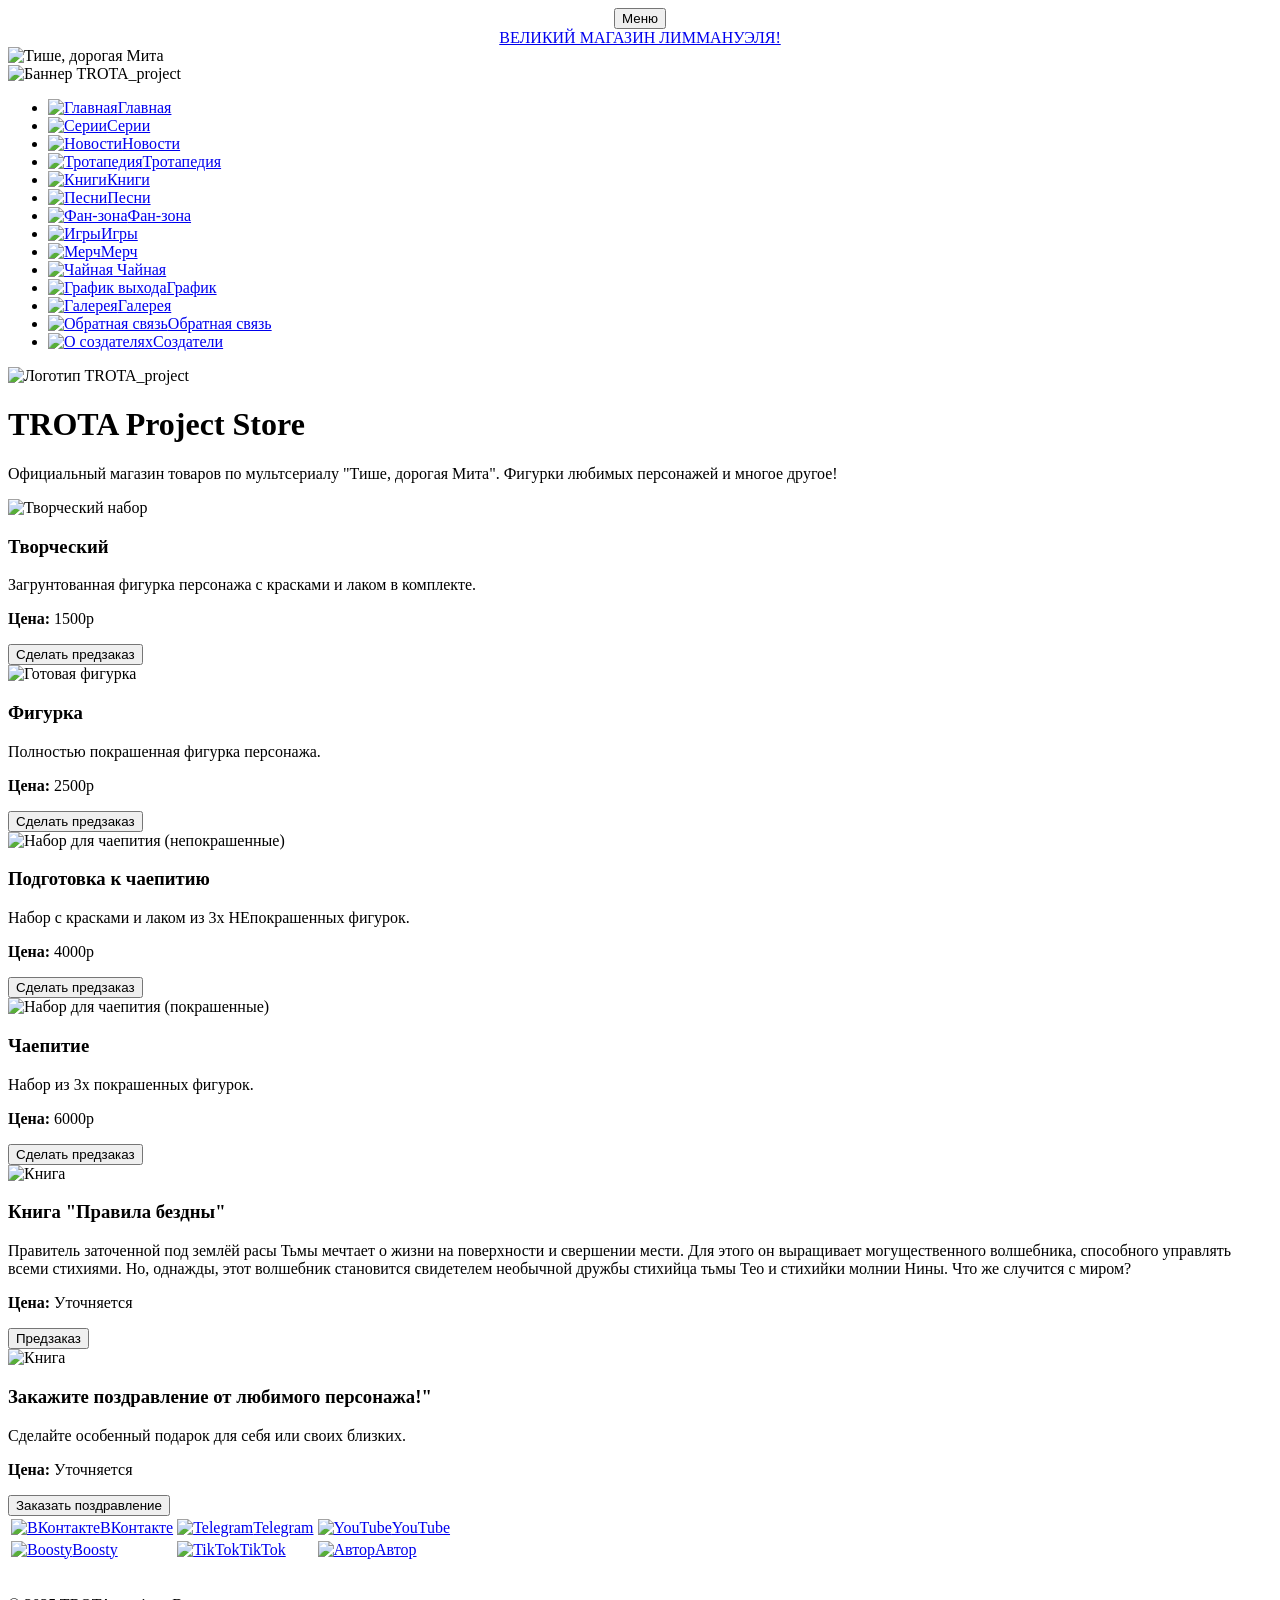
==== index.html @ e0ee776d "Add files via upload" ====
<!DOCTYPE html>
<html lang="ru">
<head>
    <meta charset="UTF-8">
    <meta name="viewport" content="width=device-width, initial-scale=1.0">
    <meta name="description" content="TROTA Project Store - Официальный магазин товаров по мультсериалу 'Тише, дорогая Мита'. Фигурки, книги и многое другое!">
    <meta name="keywords" content="Тише, дорогая Мита, мерч, фигурки, книги, TROTA Project, магазин, купить">
    <title>TROTA Project Store</title>
    <link rel="stylesheet" href="css\style.css">
    <link rel="icon" href="favicon.ico" type="image/x-icon">
    <!-- Yandex.Metrika counter -->
    <script type="text/javascript">
        (function(m, e, t, r, i, k, a) {
            m[i] = m[i] || function() {
                (m[i].a = m[i].a || []).push(arguments)
            };
            m[i].l = 1 * new Date();
            for (var j = 0; j < document.scripts.length; j++) {
                if (document.scripts[j].src === r) {
                    return;
                }
            }
            k = e.createElement(t), a = e.getElementsByTagName(t)[0], k.async = 1, k.src = r, a.parentNode.insertBefore(k, a)
        })(window, document, "script", "https://mc.yandex.ru/metrika/tag.js", "ym");

        ym(101394551, "init", {
            clickmap: true,
            trackLinks: true,
            accurateTrackBounce: true,
            webvisor: true
        });
    </script>
    <noscript>
        <div><img src="https://mc.yandex.ru/watch/101394551" style="position:absolute; left:-9999px;" alt="" /></div>
    </noscript>
    <!-- /Yandex.Metrika counter -->
</head>
<body>
    <header>
        <div class="top-bar"><center><div class="top-bar-content">
                <div class="logo-main">
                    <button class="menu-toggle">Меню</button>
                </div>
                <a href="#" id="login-link" style="display: inline;">ВЕЛИКИЙ МАГАЗИН ЛИММАНУЭЛЯ!</a>
                </div>
            </div></center>
            
        </div>
    </header>
    <script src="js/main.js"></script>
    <div class="banner">
        <div class="banner-content">
          <img class="floating-image" src="images\hush.png" alt="Тише, дорогая Мита">
        </div>
        <img src="images/banner.png" alt="Баннер TROTA_project">
      </div>
    <div class="content-wrapper">
        <nav>
            <ul class="menu">
                <li class="fade-in"><a href="https://trota-project.ru/index.html"><img src="images\logo.png" alt="Главная"><span>Главная</span></a></li>
                <li class="fade-in"><a href="https://trota-project.ru/series.html"><img src="images/icons/series.png" alt="Серии"><span>Серии</span></a></li>
                <li class="fade-in"><a href="https://trota-project.ru/news.html"><img src="images/icons/news.png" alt="Новости"><span>Новости</span></a></li>
                <li class="fade-in"><a href="https://trota-project.ru/trotapedia.html"><img src="images/icons/wiki.png" alt="Тротапедия"><span>Тротапедия</span></a></li>
                <li class="fade-in"><a href="https://trota-project.ru/books.html"><img src="images/icons/books.png" alt="Книги"><span>Книги</span></a></li>
                <li class="fade-in"><a href="https://trota-project.ru/songs.html"><img src="images/icons/songs.png" alt="Песни"><span>Песни</span></a></li>
                <li class="fade-in"><a href="https://trota-project.ru/fanzone.html"><img src="images/icons/fanzone.png" alt="Фан-зона"><span>Фан-зона</span></a></li>
                <li class="fade-in"><a href="https://trota-project.ru/games.html"><img src="images/icons/games.png" alt="Игры"><span>Игры</span></a></li>
                <li class="fade-in"><a href="https://trota-project.ru/merch.html"><img src="images/icons/merch.gif" alt="Мерч"><span>Мерч</span></a></li>
                <li class="fade-in"><a href="https://trota-project.ru/community.html"><img src="images/icons/community.png" alt=" Чайная"><span> Чайная</span></a></li>
                <li class="fade-in"><a href="https://trota-project.ru/schedule.html"><img src="images/icons/schedule.gif" alt="График выхода"><span>График</span></a></li>
                <li class="fade-in"><a href="https://trota-project.ru/gallery.html"><img src="images/icons/gallery.png" alt="Галерея"><span>Галерея</span></a></li>
                <li class="fade-in"><a href="https://trota-project.ru/feedback.html"><img src="images/icons/feedback.png" alt="Обратная связь"><span>Обратная связь</span></a></li>
                <li class="fade-in"><a href="https://trota-project.ru/creators.html"><img src="images/icons/creators.gif" alt="О создателях"><span>Создатели</span></a></li>
                </ul>
            </nav>

        <div class="main-content">
            <div class="info-block">
                <div class= "logo">
                        <img src="images/logo.png" alt="Логотип TROTA_project">
                </div>
                <div class="description">
                    <h1>TROTA Project Store</h1>
                    <p id="short-description">
                        Официальный магазин товаров по мультсериалу "Тише, дорогая Мита". Фигурки любимых персонажей и многое другое!
                    </p>
                </div>
            </div>

            <main>
                <section class="product-grid">
                    <div class="product-item">
                        <img src="images/fig1.jpg" alt="Творческий набор"> <!-- Замените на реальное изображение -->
                        <h3>Творческий</h3>
                        <p>Загрунтованная фигурка персонажа с красками и лаком в комплекте.</p>
                        <p><b>Цена:</b> 1500р</p>
                        <button onclick="openOrderForm('Творческий набор')">Сделать предзаказ</button>
                    </div>

                    <div class="product-item">
                        <img src="images/fig2.jpg" alt="Готовая фигурка"> <!-- Замените на реальное изображение -->
                        <h3>Фигурка</h3>
                        <p>Полностью покрашенная фигурка персонажа.</p>
                        <p><b>Цена:</b> 2500р</p>
                        <button onclick="openOrderForm('Фигурка')">Сделать предзаказ</button>
                    </div>

                    <div class="product-item">
                        <img src="images/fig3.jpg" alt="Набор для чаепития (непокрашенные)"> <!-- Замените на реальное изображение -->
                        <h3>Подготовка к чаепитию</h3>
                        <p>Набор с красками и лаком из 3х НЕпокрашенных фигурок.</p>
                        <p><b>Цена:</b> 4000р</p>
                        <button onclick="openOrderForm('Подготовка к чаепитию')">Сделать предзаказ</button>
                    </div>

                    <div class="product-item">
                        <img src="images/fig4.jpg" alt="Набор для чаепития (покрашенные)"> <!-- Замените на реальное изображение -->
                        <h3>Чаепитие</h3>
                        <p>Набор из 3х покрашенных фигурок.</p>
                        <p><b>Цена:</b> 6000р</p>
                        <button onclick="openOrderForm('Чаепитие')">Сделать предзаказ</button>
                    </div>
                    <div class="product-item">
                        <img src="images/bookcover.png" alt="Книга"> <!-- Замените на реальное изображение -->
                        <h3>Книга "Правила бездны"</h3>
                        <p>Правитель заточенной под землёй расы Тьмы мечтает о жизни на поверхности и свершении мести. Для этого он выращивает могущественного волшебника, способного управлять всеми стихиями.

                            Но, однажды, этот волшебник становится свидетелем необычной дружбы стихийца тьмы Тео и стихийки молнии Нины.
                            
                            Что же случится с миром?</p>
                        <p><b>Цена:</b> Уточняется</p>
                        <button onclick="openOrderForm('Книга')">Предзаказ</button>
                    </div>
                    <div class="product-item" class="cta-block">
                        <img src="images/birzd.png" alt="Книга"> <!-- Замените на реальное изображение -->
                        <h3>Закажите поздравление от любимого персонажа!"</h3>
                        <p>Сделайте особенный подарок для себя или своих близких.</p>
                        <p><b>Цена:</b> Уточняется</p>
                        <button onclick="openOrderForm('Книга')">Заказать поздравление</button>
                    </div>
                </section>

                  <!-- Order Form -->
                <div id="order-form-container" style="display: none;">
                    <h2>Оформление заказа</h2>
                    <form id="order-form">
                        <div class="form-group">
                            <label for="product-name">Тип Товара:</label>
                            <input type="text" id="product-name" name="product-name" readonly>
                        </div>
                        <div class="form-group">
                            <label for="name">Ваше имя:</label>
                            <input type="text" id="name" name="name" required>
                        </div>
                        <div class="form-group">
                            <label for="contact">Ваши контакты для связи:</label>
                            <input type="email" id="contact" name="contact" required>
                        </div>
                        <div class="form-group">
                            <label for="additional-info">Дополнительная информация:</label>
                            <textarea id="additional-info" name="additional-info" rows="5"></textarea>
                        </div>
                        <button type="button" onclick="submitOrder()">Оформить заказ</button>
                        <button type="button" onclick="closeOrderForm()">Закрыть</button>
                    </form>
                </div>

            </main>
        </div>
    </div>

    <footer id="social-links">
        <table>
            <tr>
                <td><a href="https://vk.com/trota_project"><img src="images\icons\vk.png" alt="ВКонтакте"><span>ВКонтакте</span></a></td>
                <td><a href="https://t.me/TROTA_project"><img src="images\icons\tg.png" alt="Telegram"><span>Telegram</span></a></td>
                <td><a href="https://www.youtube.com/@TROTA_project"><img src="images\icons\youtube.png" alt="YouTube"><span>YouTube</span></a></td>
            </tr>
            <tr>
                <td><a href="https://boosty.to/trota_project"><img src="images\icons\boosty.png" alt="Boosty"><span>Boosty</span></a></td>
                <td><a href="https://www.tiktok.com/@trota_project"><img src="images\icons\tiktok.png" alt="TikTok"><span>TikTok</span></a></td>
                <td><a href="https://t.me/VicaTea"><img src="images\icons\autor.png" alt="Автор"><span>Автор</span></a></td>
            </tr>
        </table>
        <br>
        <p>© 2025 TROTA_project. Все права защищены.</p>
    </footer>

    <script>
        function openOrderForm(productName) {
            document.getElementById('order-form-container').style.display = 'block';
            document.getElementById('product-name').value = productName;
        }

        function closeOrderForm() {
            document.getElementById('order-form-container').style.display = 'none';
        }

         function submitOrder() {
            const productName = document.getElementById('product-name').value;
            const name = document.getElementById('name').value;
            const contact = document.getElementById('contact').value;
            const additionalInfo = document.getElementById('additional-info').value;

            let fileContent = `Заказ:\n`;
            fileContent += `Тип товара: ${productName}\n`;
            fileContent += `Имя: ${name}\n`;
            fileContent += `Контакты: ${contact}\n`;
            fileContent += `Дополнительная информация:\n${additionalInfo}\n`;

            const blob = new Blob([fileContent], { type: 'text/plain' });
            const url = URL.createObjectURL(blob);
            const a = document.createElement('a');
            a.href = url;
            a.download = 'zakaz.txt';
            document.body.appendChild(a);
            a.click();
            URL.revokeObjectURL(url);
            document.body.removeChild(a);

            alert('Файл с вашим заказом скачан. Пожалуйста, отправьте его @VicaTea в Telegram для завершения оформления.');
            closeOrderForm();
        }
    </script>
</body>
</html>
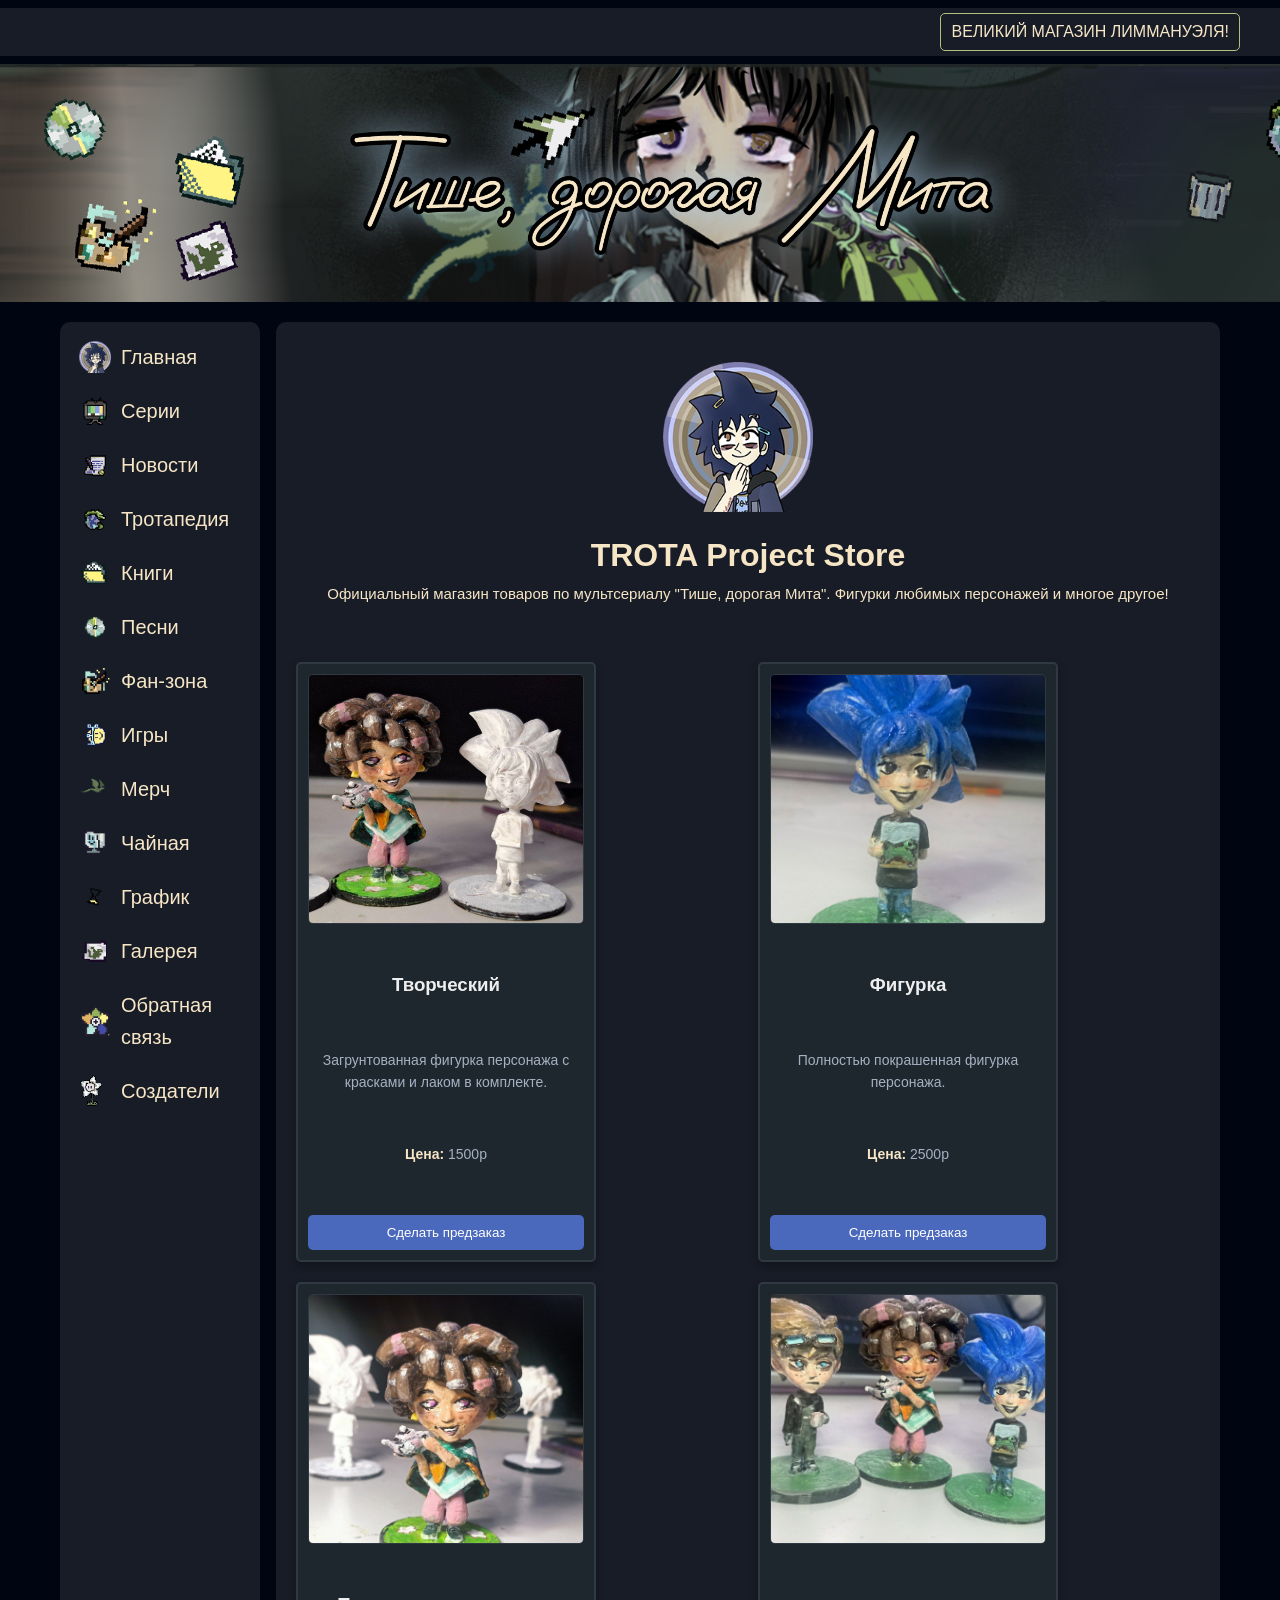
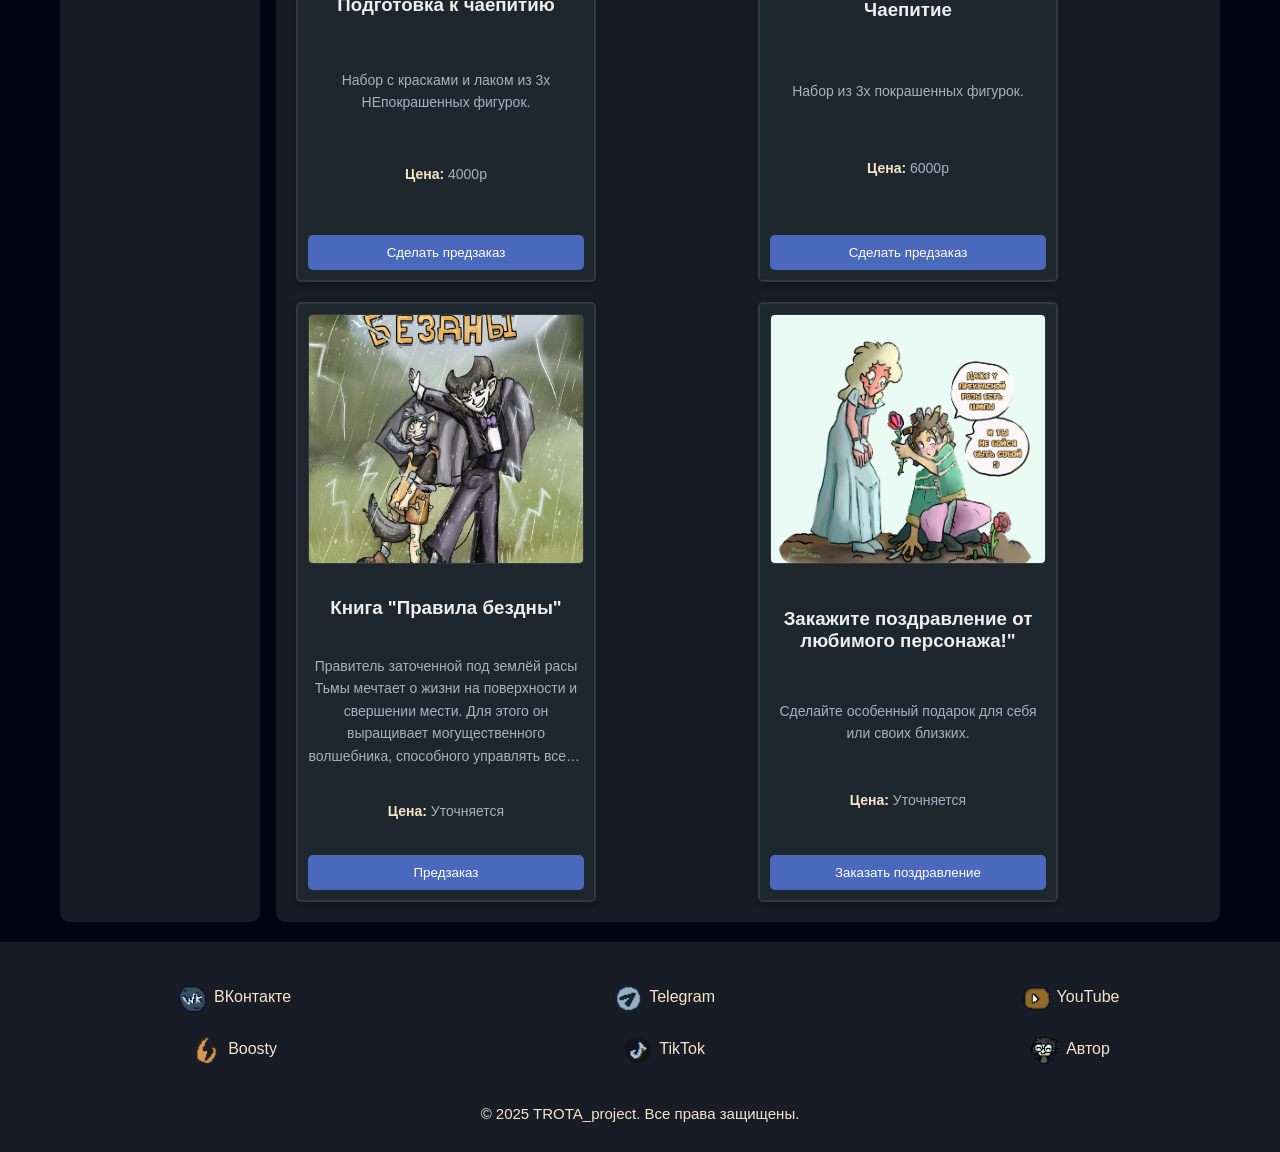
==== commit 0322bc39: "new" ====
--- a/index.html
+++ b/index.html
@@ -65,7 +65,7 @@
                 <li class="fade-in"><a href="https://trota-project.ru/songs.html"><img src="images/icons/songs.png" alt="Песни"><span>Песни</span></a></li>
                 <li class="fade-in"><a href="https://trota-project.ru/fanzone.html"><img src="images/icons/fanzone.png" alt="Фан-зона"><span>Фан-зона</span></a></li>
                 <li class="fade-in"><a href="https://trota-project.ru/games.html"><img src="images/icons/games.png" alt="Игры"><span>Игры</span></a></li>
-                <li class="fade-in"><a href="https://trota-project.ru/merch.html"><img src="images/icons/merch.gif" alt="Мерч"><span>Мерч</span></a></li>
+                <li class="fade-in"><a href="https://trota-project.store"><img src="images/icons/merch.gif" alt="Мерч"><span>Мерч</span></a></li>
                 <li class="fade-in"><a href="https://trota-project.ru/community.html"><img src="images/icons/community.png" alt=" Чайная"><span> Чайная</span></a></li>
                 <li class="fade-in"><a href="https://trota-project.ru/schedule.html"><img src="images/icons/schedule.gif" alt="График выхода"><span>График</span></a></li>
                 <li class="fade-in"><a href="https://trota-project.ru/gallery.html"><img src="images/icons/gallery.png" alt="Галерея"><span>Галерея</span></a></li>
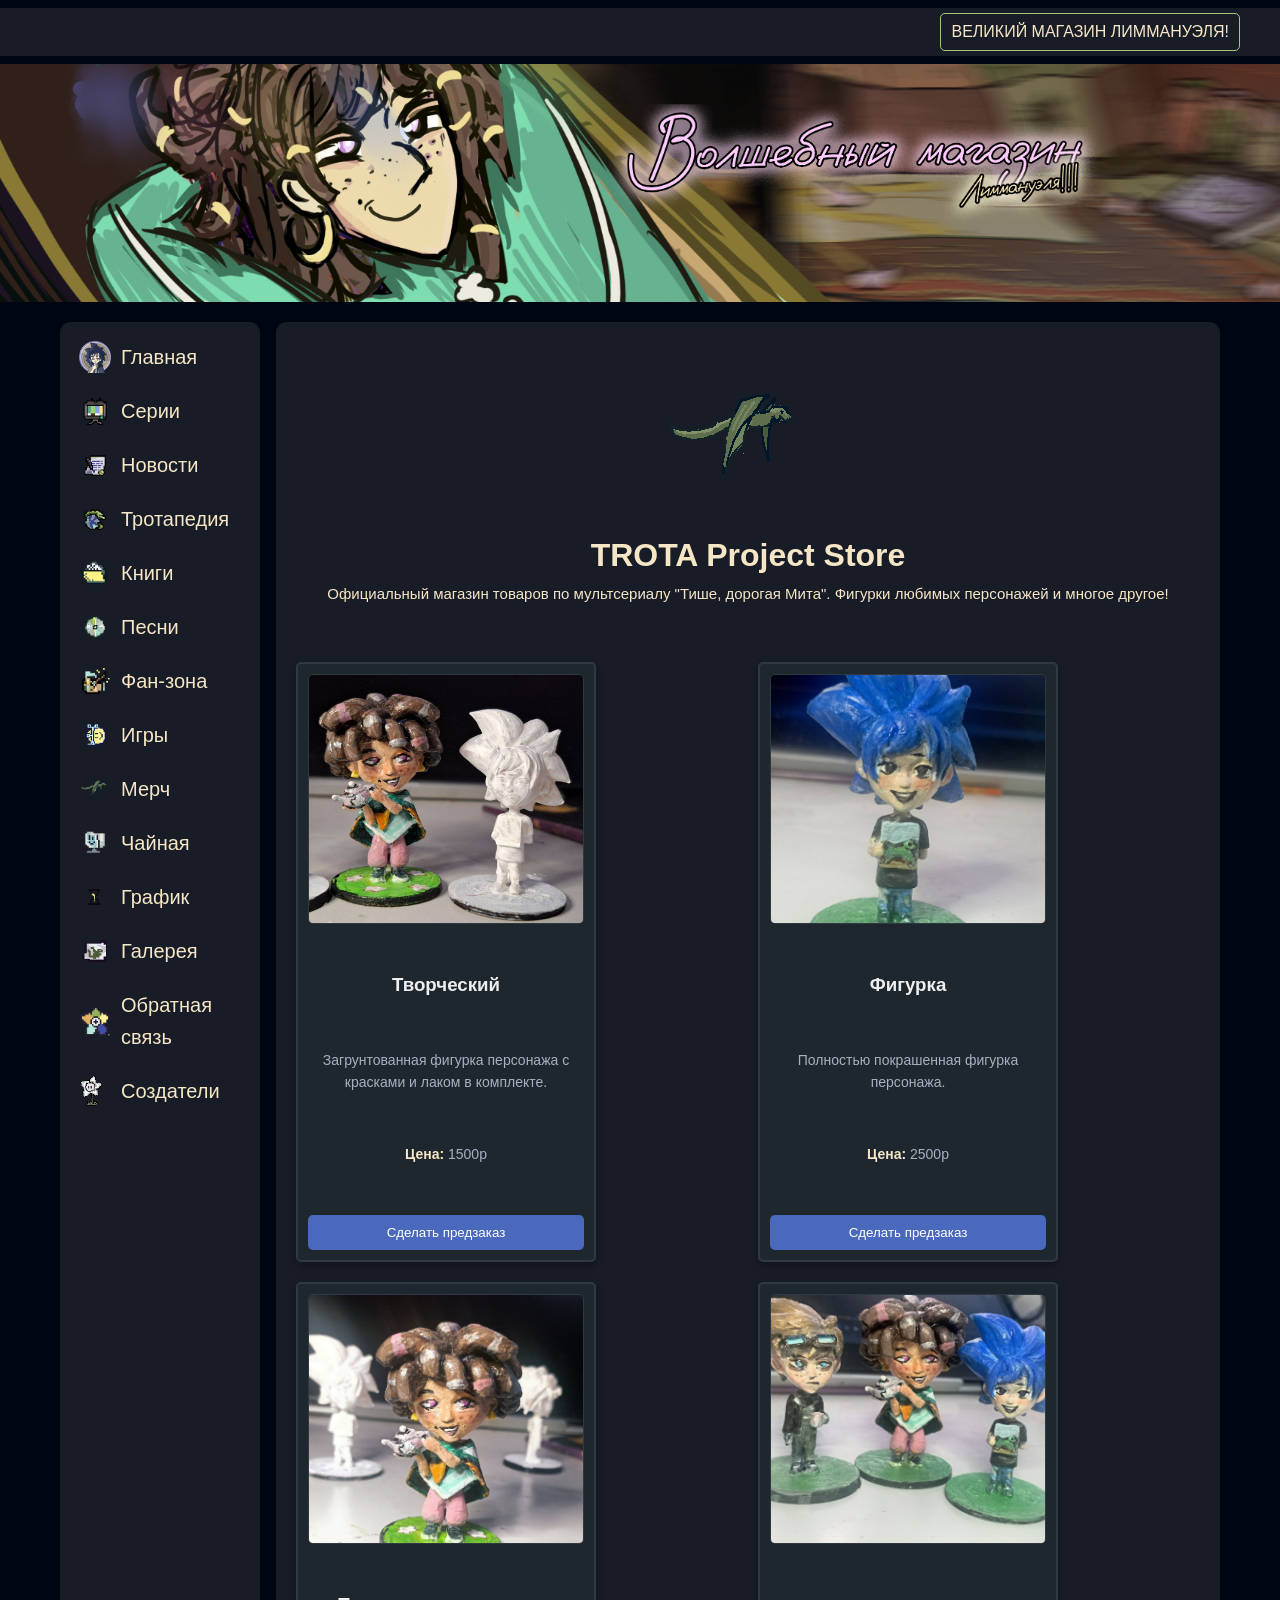
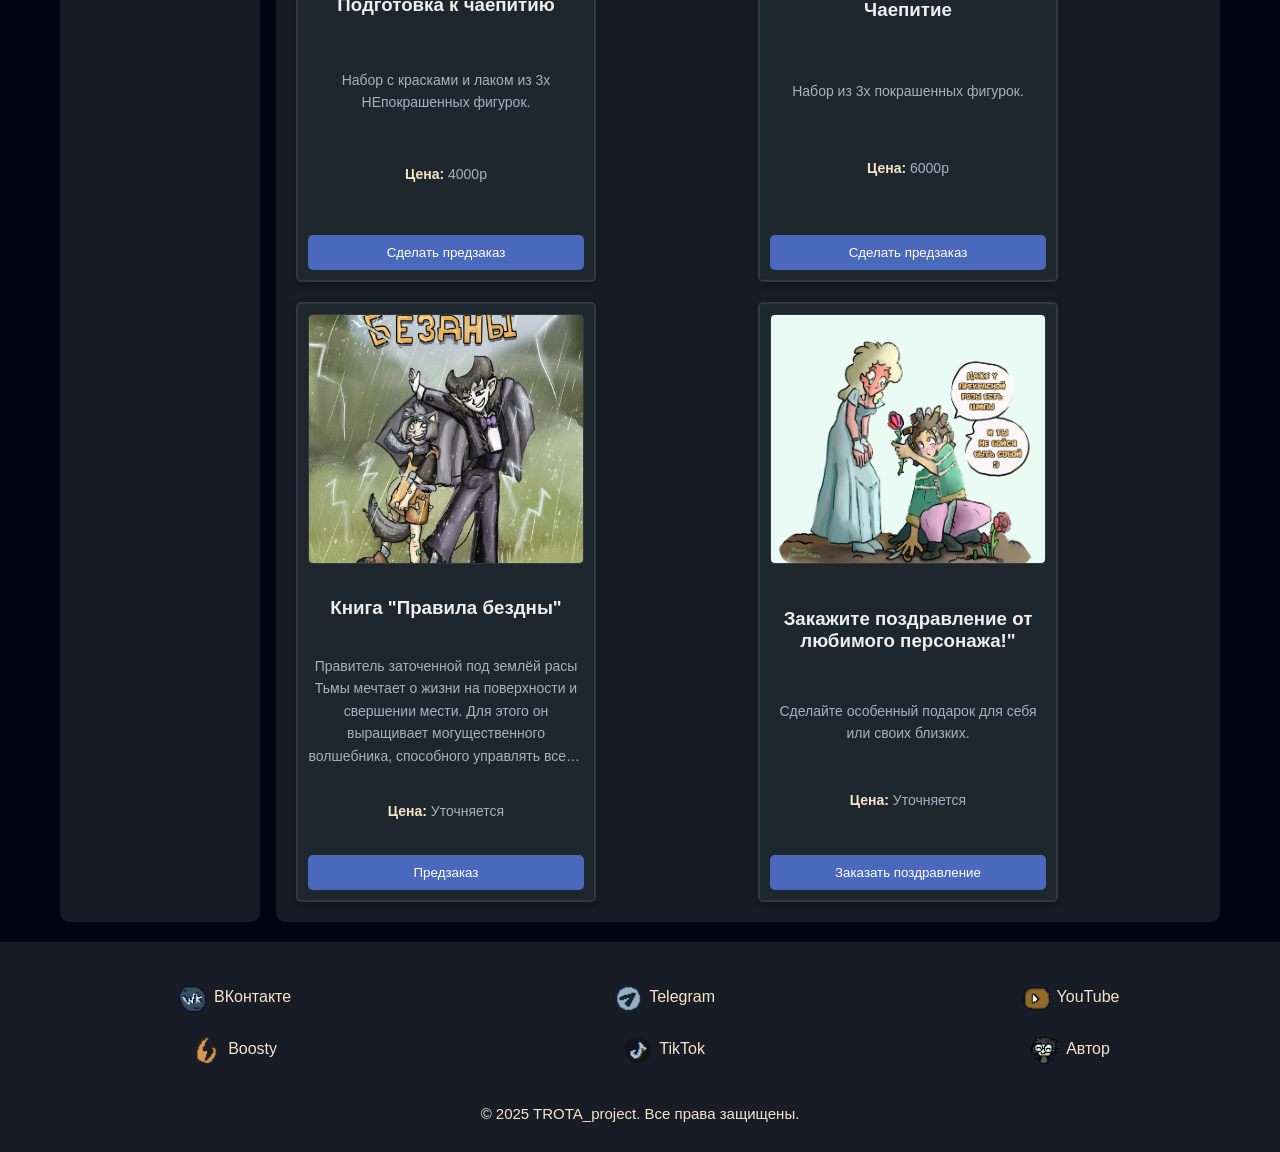
==== commit 1851d640: "Update index.html" ====
--- a/index.html
+++ b/index.html
@@ -77,7 +77,7 @@
         <div class="main-content">
             <div class="info-block">
                 <div class= "logo">
-                        <img src="images/logo.png" alt="Логотип TROTA_project">
+                        <img src="images/icons/merch.gif" alt="Логотип TROTA_project">
                 </div>
                 <div class="description">
                     <h1>TROTA Project Store</h1>
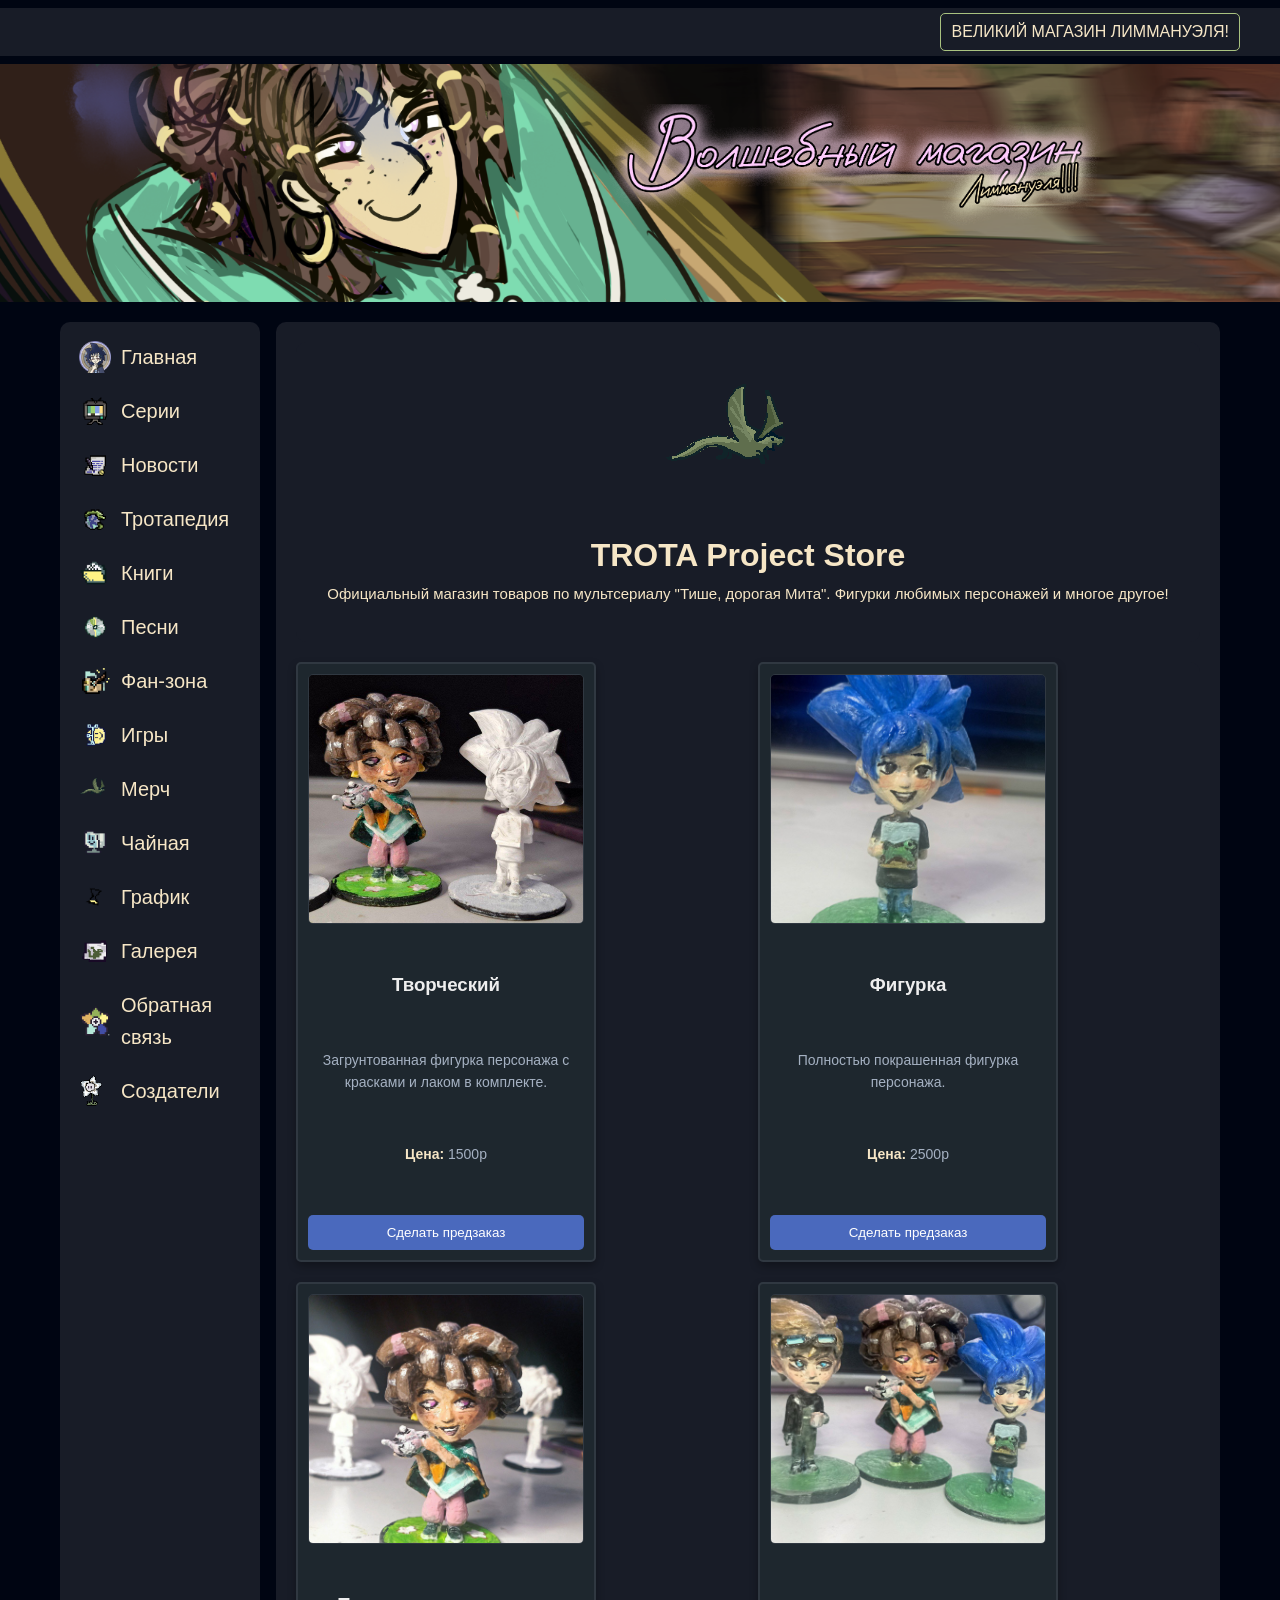
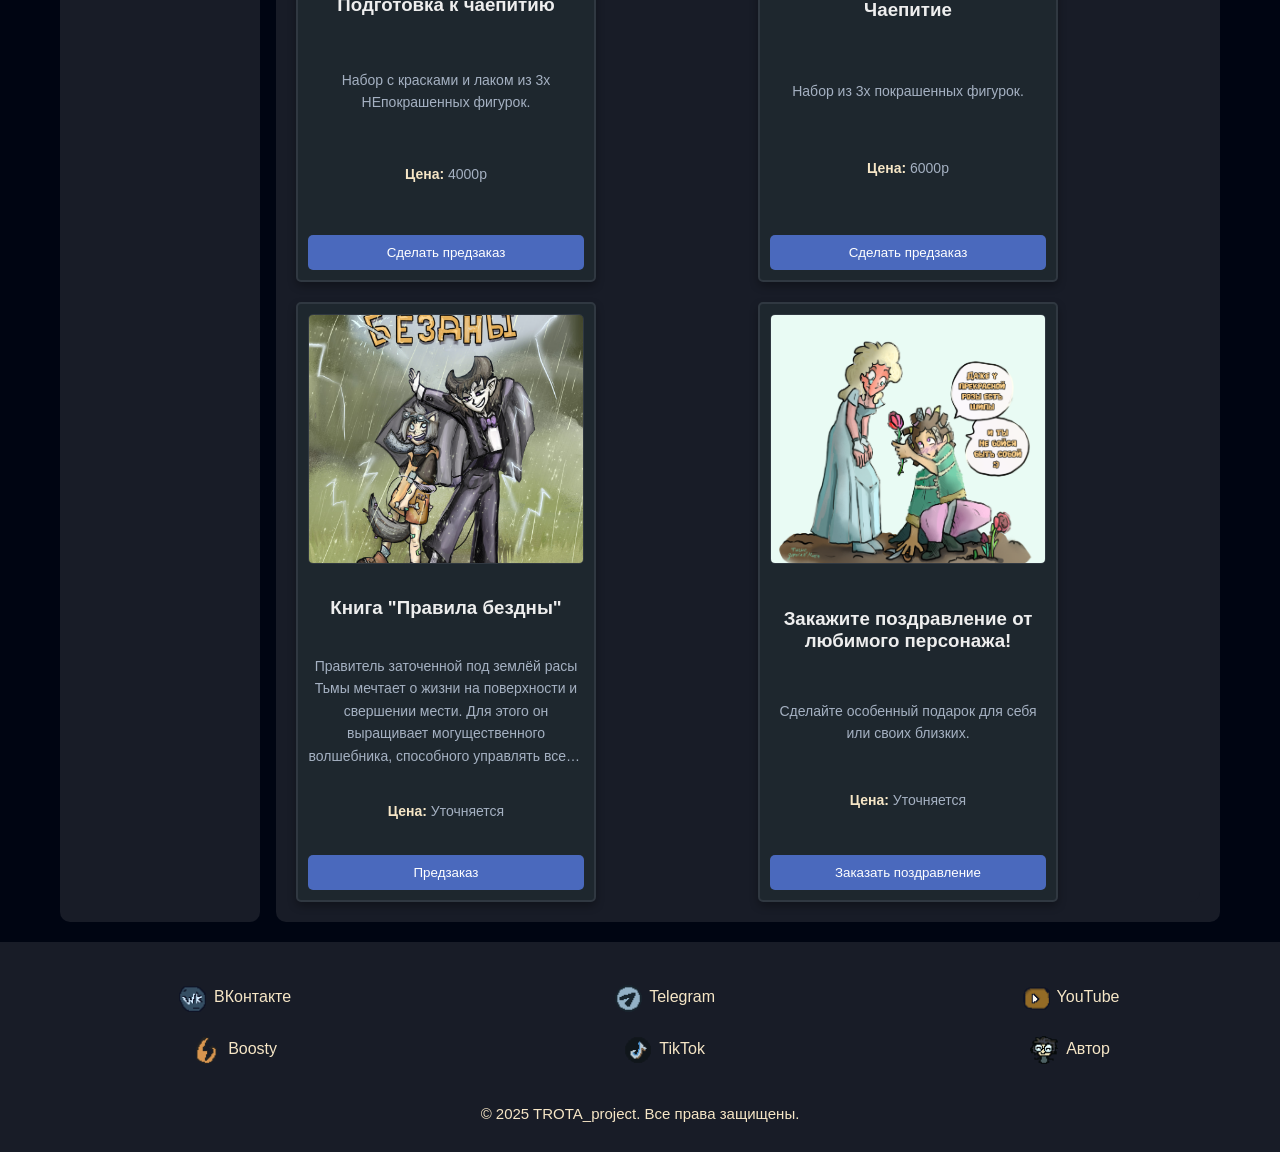
==== commit ad5ec96a: "Update index.html" ====
--- a/index.html
+++ b/index.html
@@ -133,7 +133,7 @@
                     </div>
                     <div class="product-item" class="cta-block">
                         <img src="images/birzd.png" alt="Книга"> <!-- Замените на реальное изображение -->
-                        <h3>Закажите поздравление от любимого персонажа!"</h3>
+                        <h3>Закажите поздравление от любимого персонажа!</h3>
                         <p>Сделайте особенный подарок для себя или своих близких.</p>
                         <p><b>Цена:</b> Уточняется</p>
                         <button onclick="openOrderForm('Книга')">Заказать поздравление</button>
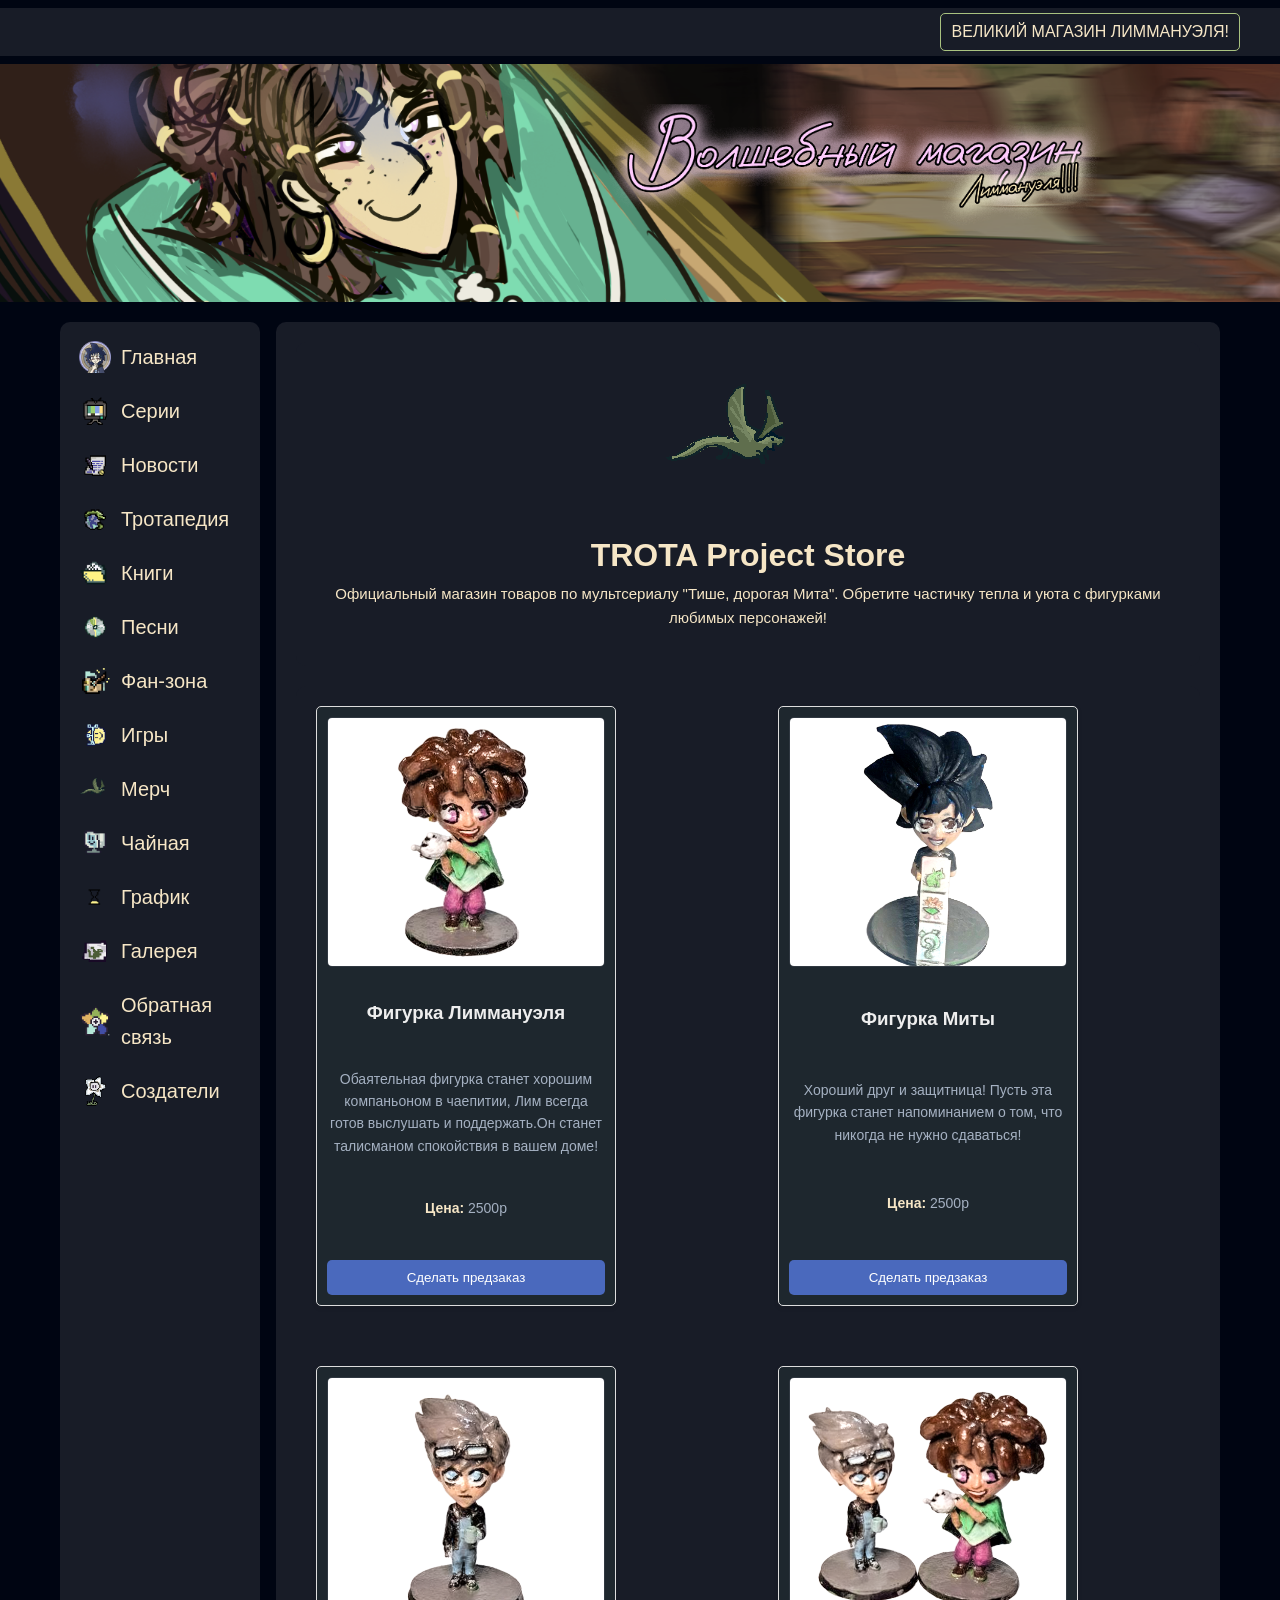
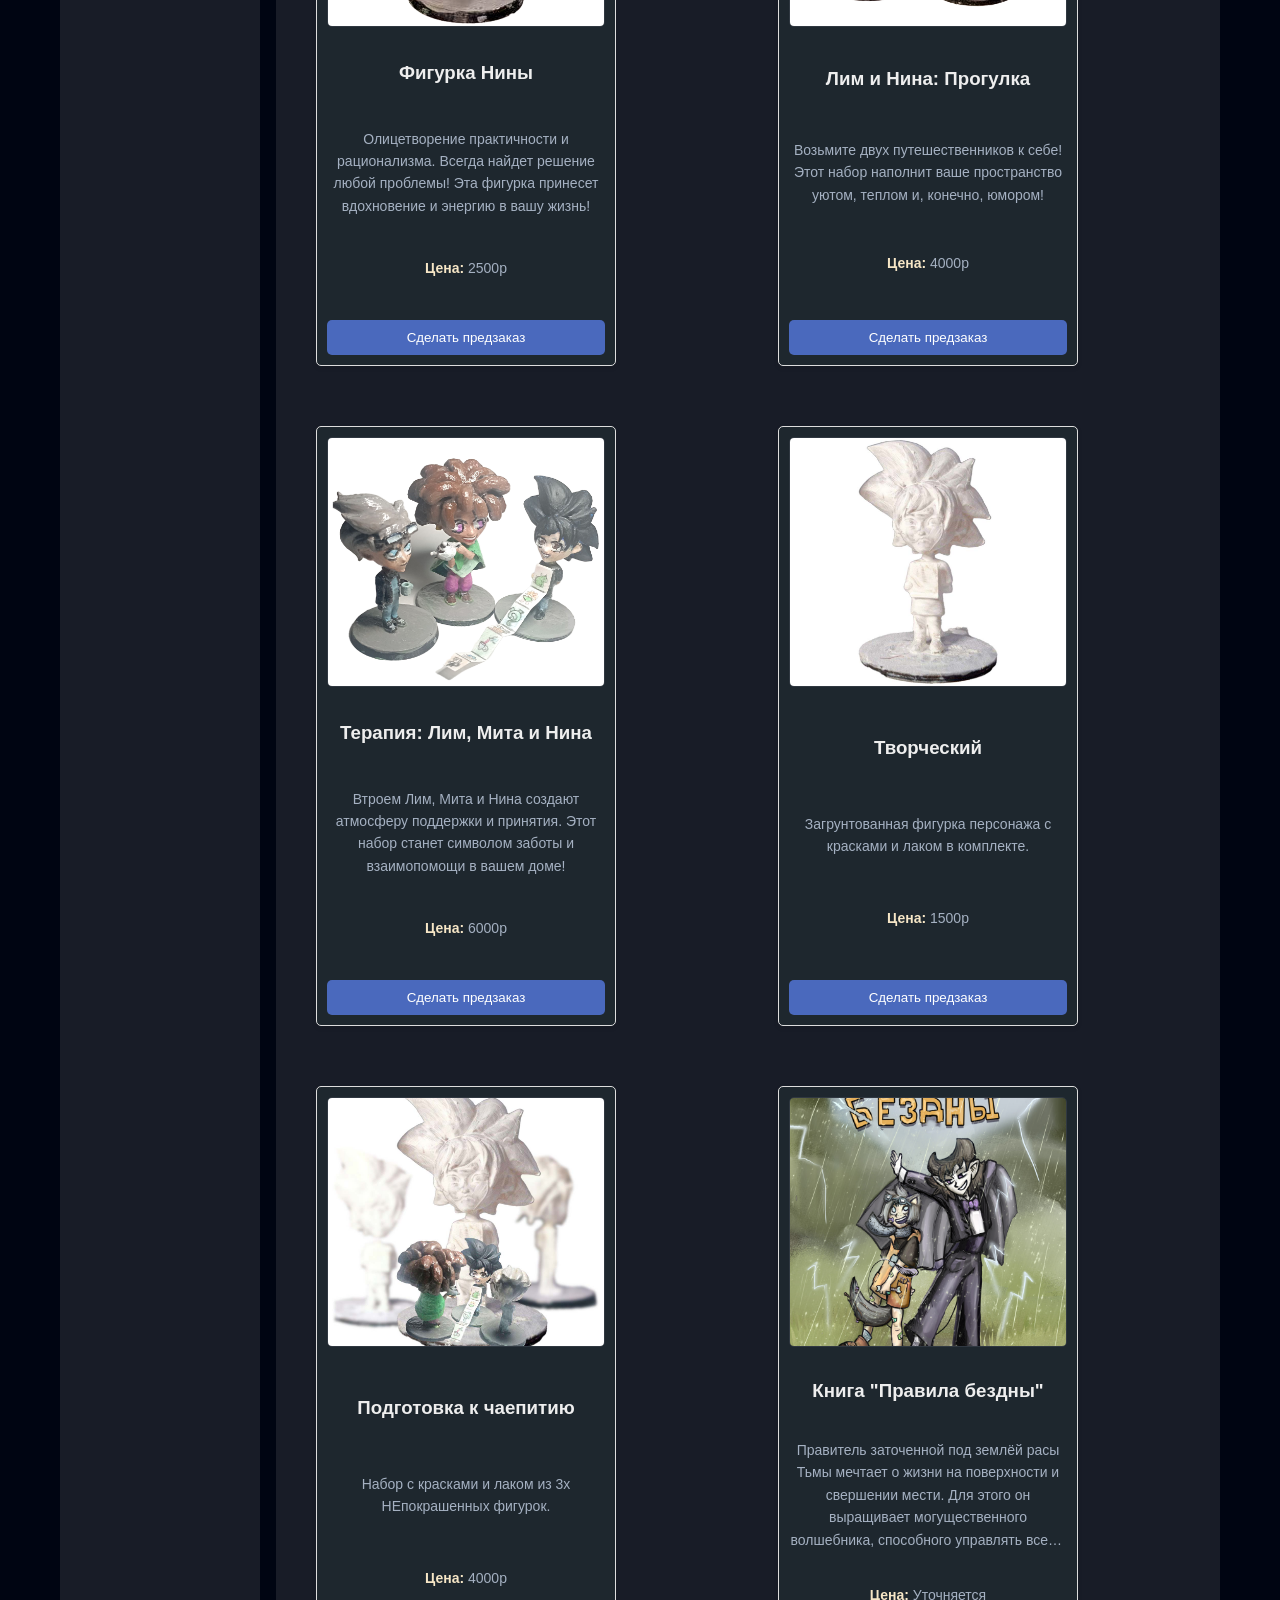
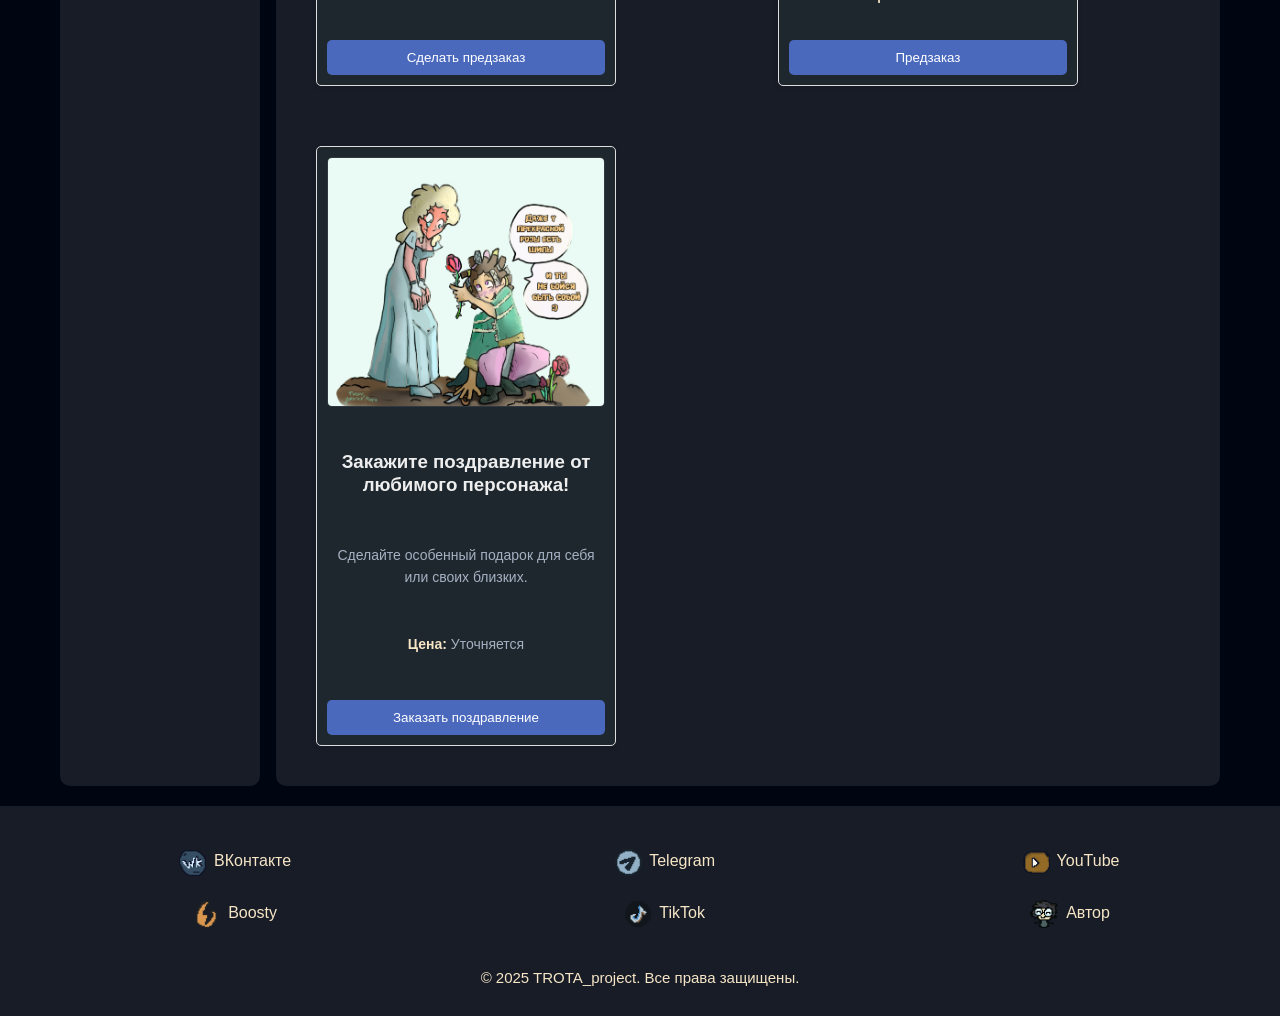
==== commit 652b48bc: "new" ====
--- a/index.html
+++ b/index.html
@@ -6,7 +6,7 @@
     <meta name="description" content="TROTA Project Store - Официальный магазин товаров по мультсериалу 'Тише, дорогая Мита'. Фигурки, книги и многое другое!">
     <meta name="keywords" content="Тише, дорогая Мита, мерч, фигурки, книги, TROTA Project, магазин, купить">
     <title>TROTA Project Store</title>
-    <link rel="stylesheet" href="css\style.css">
+    <link rel="stylesheet" href="css/style.css">
     <link rel="icon" href="favicon.ico" type="image/x-icon">
     <!-- Yandex.Metrika counter -->
     <script type="text/javascript">
@@ -82,44 +82,87 @@
                 <div class="description">
                     <h1>TROTA Project Store</h1>
                     <p id="short-description">
-                        Официальный магазин товаров по мультсериалу "Тише, дорогая Мита". Фигурки любимых персонажей и многое другое!
+                        Официальный магазин товаров по мультсериалу "Тише, дорогая Мита". Обретите частичку тепла и уюта с фигурками любимых персонажей!
                     </p>
                 </div>
             </div>
 
             <main>
                 <section class="product-grid">
-                    <div class="product-item">
-                        <img src="images/fig1.jpg" alt="Творческий набор"> <!-- Замените на реальное изображение -->
-                        <h3>Творческий</h3>
-                        <p>Загрунтованная фигурка персонажа с красками и лаком в комплекте.</p>
-                        <p><b>Цена:</b> 1500р</p>
-                        <button onclick="openOrderForm('Творческий набор')">Сделать предзаказ</button>
-                    </div>
-
-                    <div class="product-item">
-                        <img src="images/fig2.jpg" alt="Готовая фигурка"> <!-- Замените на реальное изображение -->
-                        <h3>Фигурка</h3>
-                        <p>Полностью покрашенная фигурка персонажа.</p>
+                    <div class="product-item" data-product="limmanuel">
+                        <div class="image-slider">
+                            <img src="images/figur/Л1.png" alt="Фигурка Лиммануэля 1">
+                            <img src="images/figur/Л2.png" alt="Фигурка Лиммануэля 2">
+                            <img src="images/figur/Л3.png" alt="Фигурка Лиммануэля 3">
+                        </div>
+                        <h3>Фигурка Лиммануэля</h3>
+                        <p>Обаятельная фигурка станет хорошим компаньоном в чаепитии, Лим всегда готов выслушать и поддержать.Он станет талисманом спокойствия в вашем доме!</p>
                         <p><b>Цена:</b> 2500р</p>
-                        <button onclick="openOrderForm('Фигурка')">Сделать предзаказ</button>
-                    </div>
-
-                    <div class="product-item">
-                        <img src="images/fig3.jpg" alt="Набор для чаепития (непокрашенные)"> <!-- Замените на реальное изображение -->
-                        <h3>Подготовка к чаепитию</h3>
-                        <p>Набор с красками и лаком из 3х НЕпокрашенных фигурок.</p>
+                        <button onclick="openOrderForm('Фигурка Лиммануэля')">Сделать предзаказ</button>
+                    </div>
+
+                    <div class="product-item" data-product="mita">
+                        <div class="image-slider">
+                            <img src="images/figur/М1.png" alt="Фигурка Миты 1">
+                            <img src="images/figur/М2.png" alt="Фигурка Миты 2">
+                            <img src="images/figur/М3.png" alt="Фигурка Миты 3">
+                        </div>
+                        <h3>Фигурка Миты</h3>
+                        <p>Хороший друг и защитница! Пусть эта фигурка станет напоминанием о том, что никогда не нужно сдаваться!</p>
+                        <p><b>Цена:</b> 2500р</p>
+                        <button onclick="openOrderForm('Фигурка Миты')">Сделать предзаказ</button>
+                    </div>
+
+                    <div class="product-item" data-product="nina">
+                        <div class="image-slider">
+                            <img src="images/figur/Н1.png" alt="Фигурка Нины 1">
+                            <img src="images/figur/Н2.png" alt="Фигурка Нины 2">
+                            <img src="images/figur/Н3.png" alt="Фигурка Нины 3">
+                        </div>
+                        <h3>Фигурка Нины</h3>
+                        <p>Олицетворение практичности и рационализма. Всегда найдет решение любой проблемы! Эта фигурка принесет вдохновение и энергию в вашу жизнь!</p>
+                        <p><b>Цена:</b> 2500р</p>
+                        <button onclick="openOrderForm('Фигурка Нины')">Сделать предзаказ</button>
+                    </div>
+
+                    <div class="product-item" data-product="lim-nina">
+                        <div class="image-slider">
+                            <img src="images/figur/ЛН1.png" alt="Фигурка Лим и Нина 1">
+                            <img src="images/figur/ЛН2.png" alt="Фигурка Лим и Нина 2">
+                            <img src="images/figur/ЛН3.png" alt="Фигурка Лим и Нина 3">
+                        </div>
+                        <h3>Лим и Нина: Прогулка</h3>
+                        <p>Возьмите двух путешественников к себе! Этот набор наполнит ваше пространство уютом, теплом и, конечно, юмором!</p>
                         <p><b>Цена:</b> 4000р</p>
-                        <button onclick="openOrderForm('Подготовка к чаепитию')">Сделать предзаказ</button>
-                    </div>
-
-                    <div class="product-item">
-                        <img src="images/fig4.jpg" alt="Набор для чаепития (покрашенные)"> <!-- Замените на реальное изображение -->
-                        <h3>Чаепитие</h3>
-                        <p>Набор из 3х покрашенных фигурок.</p>
+                        <button onclick="openOrderForm('Лим и Нина: Прогулка')">Сделать предзаказ</button>
+                    </div>
+
+                    <div class="product-item" data-product="lim-mita-nina">
+                        <div class="image-slider">
+                            <img src="images/figur/ЛМН1.png" alt="Фигурка Лим, Мита и Нина 1">
+                            <img src="images/figur/ЛМН2.png" alt="Фигурка Лим, Мита и Нина 2">
+                            <img src="images/figur/ЛМН3.png" alt="Фигурка Лим, Мита и Нина 3">
+                        </div>
+                        <h3>Терапия: Лим, Мита и Нина</h3>
+                        <p>Втроем Лим, Мита и Нина создают атмосферу поддержки и принятия. Этот набор станет символом заботы и взаимопомощи в вашем доме!</p>
                         <p><b>Цена:</b> 6000р</p>
-                        <button onclick="openOrderForm('Чаепитие')">Сделать предзаказ</button>
-                    </div>
+                        <button onclick="openOrderForm('Терапия: Лим, Мита и Нина')">Сделать предзаказ</button>
+                    </div>
+                        <div class="product-item">
+                            <img src="images/fig1.jpg" alt="Творческий набор"> <!-- Замените на реальное изображение -->
+                            <h3>Творческий</h3>
+                            <p>Загрунтованная фигурка персонажа с красками и лаком в комплекте.</p>
+                            <p><b>Цена:</b> 1500р</p>
+                            <button onclick="openOrderForm('Творческий набор')">Сделать предзаказ</button>
+                        </div>
+                        <div class="product-item">
+                            <img src="images/fig3.jpg" alt="Набор для чаепития (непокрашенные)"> <!-- Замените на реальное изображение -->
+                            <h3>Подготовка к чаепитию</h3>
+                            <p>Набор с красками и лаком из 3х НЕпокрашенных фигурок.</p>
+                            <p><b>Цена:</b> 4000р</p>
+                            <button onclick="openOrderForm('Подготовка к чаепитию')">Сделать предзаказ</button>
+                        </div>
+
                     <div class="product-item">
                         <img src="images/bookcover.png" alt="Книга"> <!-- Замените на реальное изображение -->
                         <h3>Книга "Правила бездны"</h3>
@@ -136,7 +179,7 @@
                         <h3>Закажите поздравление от любимого персонажа!</h3>
                         <p>Сделайте особенный подарок для себя или своих близких.</p>
                         <p><b>Цена:</b> Уточняется</p>
-                        <button onclick="openOrderForm('Книга')">Заказать поздравление</button>
+                        <button onclick="openOrderForm('Поздравление')">Заказать поздравление</button>
                     </div>
                 </section>
 
@@ -223,4 +266,4 @@
         }
     </script>
 </body>
-</html>
+</html>
--- a/css/style.css
+++ b/css/style.css
@@ -0,0 +1,1458 @@
+/* Общие стили */
+:root {
+    --primary-color: #181c27; /* Фон для header, footer, menu */
+    --secondary-color: #a9c280; /* Обрамление кнопок, поиска и т.д. */
+    --background-color: #000512; /* Основной фон body */
+    --text-color: #f6e6c6; /* Основной цвет текста */
+    --font-family: sans-serif;
+}
+
+body {
+    font-family: var(--font-family);
+    margin: 0;
+    background-color: var(--background-color);
+    color: var(--text-color);
+    line-height: 1.6;
+    cursor: url('images/my-cursor.png'), auto;
+}
+
+h1, h2, h3 {
+    color: var(--text-color);
+    line-height: 1.2;
+    margin-bottom: 0.5rem;
+}
+
+p {
+    font-size: 1rem;
+    color: var(--text-color);
+    margin-bottom: 1rem;
+}
+
+a {
+    color: var(--secondary-color);
+    text-decoration: none;
+    transition: color 0.3s ease;
+}
+
+a:hover {
+    text-decoration: underline;
+    color: #fffbd5; /* Светлее текст при наведении */
+}
+
+ul {
+    list-style: none;
+    padding: 0;
+    margin: 0;
+}
+
+header{
+
+    background-color: var(--primary-color);
+    padding: 0.5rem 0;
+    z-index: 2;
+}
+
+footer {
+    background-color: var(--primary-color);
+    padding: 1rem;
+    text-align: center;
+    margin-top: 2rem;
+    color: var(--text-color);
+}
+
+.logo img {
+    height: 70px;
+}
+
+.auth a {
+    padding: 5px 10px;
+    border: 1px solid var(--secondary-color);
+    border-radius: 5px;
+}
+
+/* Баннер */
+.banner {
+    width: 100%;
+    overflow: hidden;
+}
+
+.banner img {
+    width: 110%;
+    height: auto;
+    display: block;
+    animation: moveBanner 10s linear infinite;
+}
+
+@keyframes moveBanner {
+    0% { transform: translateX(0); }
+    50% { transform: translateX(-3%); }
+    100% { transform: translateX(0); }
+}
+
+/* Навигация */
+
+.menu {
+    list-style: none;
+    padding: 0;
+    margin: 0;
+    display: flex;
+    flex-direction: column;
+    flex-wrap: nowrap;
+    justify-content: flex-start;
+}
+
+.menu li {
+    margin: 5px;
+}
+
+.menu a {
+    display: flex;
+    flex-direction: row;
+    align-items: center;
+    padding: 5px;
+    border: 1px solid transparent;
+    border-radius: 5px;
+    text-align: left;
+}
+
+.menu a:hover {
+    border: 1px solid var(--secondary-color);
+    text-decoration: none;
+}
+
+.menu img {
+    width: 32px;
+    height: 32px;
+    margin-right: 10px;
+}
+
+.menu span {
+    font-size: 1em;
+}
+
+/* Top Bar */
+.top-bar {
+    background-color: var(--primary-color);
+    color: var(--text-color);
+    padding: 0.5rem;
+}
+
+.top-bar-content {
+    display: flex;
+    justify-content: space-between;
+    align-items: center;
+    max-width: 1200px;
+    margin: 0 auto;
+}
+
+.top-bar span {
+    font-size: 0.8em;
+}
+
+.search-box {
+    display: flex;
+    align-items: center;
+    border: 2px solid var(--secondary-color);
+    box-shadow:0 0 10px var(--secondary-color);
+    padding-right: 5px;
+    border-radius: 60px;
+}
+
+.top-bar input[type="text"] {
+    padding: 0.5rem;
+    border: none;
+    border-radius: 3px;
+    background-color: #34495e; /* Заменил, чтобы отличалось от фона сайта */
+    color: var(--text-color);
+    width: 150px;
+    margin-right: 0.5rem;
+}
+
+.top-bar button[type="submit"] {
+    background-color: transparent;
+    border: none;
+    cursor: pointer;
+    padding: 0;
+}
+
+.top-bar button[type="submit"] img {
+    width: 20px;
+    height: 20px;
+    vertical-align: middle;
+}
+
+.top-bar a {
+    color: var(--text-color);
+    text-decoration: none;
+    padding: 5px 10px;
+    border: 1px solid var(--secondary-color);
+    border-radius: 5px;
+}
+
+/* Info Block */
+.info-block {
+    display: flex;
+    align-items: center;
+    padding: 1rem;
+    margin-bottom: 1rem;
+    background-color: var(--primary-color); /* Фон стал светлее, чтобы лучше читалось */
+    border-radius: 10px;
+    flex-direction: column;
+    text-align: center;
+}
+
+.info-block .logo {
+    margin-right: 0;
+    margin-bottom: 1rem;
+}
+
+.info-block .logo img {
+    width: 100px;
+    height: 100px;
+    border-radius: 10px;
+}
+
+.info-block .description {
+    flex: 1;
+}
+
+.info-block h1 {
+    margin-top: 0;
+    font-size: 1.5rem;
+}
+
+#full-description {
+    margin-top: 10px;
+    color: var(--text-color);
+}
+
+.hidden {
+    display: none;
+}
+
+#copy-link {
+    background-color: #e67e22;
+    color: #34495e;
+    border: none;
+    padding: 5px 10px;
+    border-radius: 5px;
+    cursor: pointer;
+}
+
+#copy-link:hover {
+    background-color: #b3aa5a;
+}
+
+/* Контейнер для навигации и контента */
+.content-wrapper {
+    display: flex;
+    max-width: 1200px;
+    margin: 0 auto;
+    padding: 1rem;
+    flex-direction: column;
+}
+
+nav {
+    width: 100%;
+    margin-right: 0;
+    margin-bottom: 1rem;
+    background-color: var(--primary-color);
+    border-radius: 10px;
+    padding: 0.5rem;
+}
+
+.main-content {
+    flex: 1;
+    background-color: var(--primary-color);
+    border-radius: 10px;
+    padding: 1rem;
+    color: var(--text-color);
+}
+
+main {
+    background-color: var(--primary-color);
+    border-radius: 10px;
+}
+
+/* Grid для видео */
+.video-grid {
+    display: grid;
+    grid-template-columns: repeat(auto-fit, minmax(250px, 1fr));
+    gap: 1rem;
+}
+
+.video-item {
+    border: 1px solid #5a6c86;
+    padding: 0.5rem;
+    border-radius: 5px;
+    background-color: var(--primary-color);
+    height: 100%;
+}
+
+.video-item img {
+    width: 100%;
+    height: auto;
+}
+
+/* Стили для модального окна */
+.modal {
+    display: none;
+    position: fixed;
+    z-index: 4;
+    left: 0;
+    top: 0;
+    width: 100%;
+    height: 100%;
+    overflow: auto;
+    background-color: rgba(0,0,0,0.4);
+}
+
+.modal-content {
+    background-color: #4e657a;
+    color: var(--text-color);
+    margin: 15% auto;
+    padding: 1rem;
+    border: 1px solid #5a6c86;
+    width: 80%;
+    border-radius: 10px;
+}
+
+.close {
+    color: #3d4a63;
+    float: right;
+    font-size: 28px;
+    font-weight: bold;
+}
+
+.close:hover,
+.close:focus {
+    color: black;
+    text-decoration: none;
+    cursor: pointer;
+}
+
+#copy-link-modal {
+    background-color: #393e46;
+    color: #34495e;
+    border: none;
+    padding: 5px 10px;
+    border-radius: 5px;
+    cursor: pointer;
+}
+
+/* Адаптивность */
+/* анимашки*/
+.menu a {
+    transition: all 0.3s ease; /* Плавная анимация */
+}
+
+.menu a:hover {
+    transform: scale(1.1); /* Увеличение размера при наведении */
+    background-color: #303c4b; /* Меняем цвет фона при наведении */
+    color: #3f3e64; /* Меняем цвет текста при наведении */
+}
+.video-item img {
+    transition: transform 0.3s ease;
+}
+
+.video-item:hover img {
+    transform: scale(1.1);
+}
+.fade-in {
+    opacity: 0;
+    transition: opacity 1s ease;
+}
+
+.fade-in.visible {
+    opacity: 1;
+}
+
+.search-match {
+    background-color: var(--secondary-color);
+    color: var(--primary-color);
+}
+
+*{
+    margin: 0;
+    padding: 0;
+    border: 0;
+    box-sizing: border-box;
+    color: #f6e6c6; /* Желтый текст */
+}
+/* Общие стили */
+body {
+    cursor: url('images/my-cursor.png'), auto; /* Замените 'images/my-cursor.png' на путь к вашему изображению */
+    font-family: sans-serif;
+    margin: 0;
+    background-color: #000512; /* Синий фон */
+    color: #f6e6c6; /* Желтый текст */
+
+}
+dd p{
+    background-color: #393e46;
+    color: #141b22;
+    padding: 2%;
+    font-size: medium;
+}
+.question-button{
+    width: 100%;
+    font-size: large;
+    align-items: center;
+    padding: 10px;
+    background-color: #12141a; /* Светло-серый фон */
+    border: 1px solid #000000;
+    border-radius: 29px;
+    color: #f0e2b4; /* Темно-серый цвет текста */
+}
+/* Стили для больших кнопок */
+.main-buttons {
+    display: flex;
+    justify-content: space-around;
+    margin-bottom: 20px;
+}
+#interview-section{
+    font-size: large;
+
+}
+.main-button {
+    align-items: center;
+    padding: 30px;
+    border-radius: 5px;
+    text-decoration: none;
+    color: #495057; /* Темно-серый цвет текста */
+    width: 45%; /* Чтобы кнопки занимали примерно половину ширины */
+}
+
+
+.main-button img {
+    text-align: center;
+    width: 70%;
+    margin-bottom: 10px;
+    border-radius: 50%; /* Круглые иконки */
+    border: 1px solid #3f3e64;
+}
+
+.main-button span {
+    font-size: 1.4em;
+    text-align: center;
+}
+
+/* Стили для таблицы социальных ссылок */
+#social-links table {
+    width: 100%;
+    border-collapse: collapse; /* Убирает отступы между ячейками */
+    margin-top: 20px;
+}
+
+#social-links td {
+    padding: 10px;
+    text-align: center;
+    border: none; /* Убираем границы ячеек */
+}
+
+#social-links img {
+    width: 32px;
+    height: 32px;
+    vertical-align: middle;
+    margin-right: 5px;
+}
+
+#social-links a {
+    display: inline-block; /* Чтобы ссылка занимала всю ячейку */
+    text-decoration: none;
+    color: #343a40; /* Темно-серый цвет текста */
+}
+
+#social-links a:hover {
+    color: #7eb2eb; /* Синий цвет при наведении */
+}
+
+p {
+    font-size: 15px;
+    color: #f6e6c6; /* Убедимся, что все параграфы желтые */
+}
+
+li {
+    font-size: 20px;
+    color: #f6e6c6; /* Убедимся, что все элементы списка желтые */
+}
+
+a {
+    color: var(--secondary-color);
+    text-decoration: none;
+}
+
+a:hover {
+    text-decoration: underline;
+}
+
+/* Шапка */
+header {
+    background-color: var(--primary-color);
+    padding: 0;
+}
+
+/* Подвал */
+footer {
+    background-color:  var(--primary-color);
+    padding: 10px;
+    text-align: center;
+    margin-top: 20px;
+    color: #f6e6c6; /* Желтый текст в подвале */
+}
+
+.logo img {
+    height: 70px;
+}
+
+.auth a {
+    padding: 5px 10px;
+    border: 1px solid var(--secondary-color); /* Желтая рамка */
+    border-radius: 5px;
+}
+
+/* Баннер */
+.banner {
+    width: 100%;
+    height: auto;
+    overflow: hidden;
+}
+
+.banner img {
+    width: 110%; /* Увеличиваем немного, чтобы был запас для движения */
+    height: auto;
+    display: block;
+    animation: moveBanner 10s linear infinite; /* Анимация баннера */
+}
+
+@keyframes moveBanner {
+    0% {
+        transform: translateX(0);
+    }
+    50% {
+        transform: translateX(-3%); /* Двигаем немного влево */
+    }
+    100% {
+        transform: translateX(0);
+    }
+}
+
+/* Навигация */
+nav {
+    background-color: var(--primary-color); /* Синий фон навигации */
+    padding: 10px;
+    width: 200px;
+}
+
+.menu {
+    list-style: none;
+    padding: 0;
+    margin: 0;
+    display: flex;
+    flex-direction: column;
+    flex-wrap: nowrap;
+    justify-content: flex-start;
+}
+
+.menu li {
+    margin: 5px;
+}
+
+.menu a {
+    display: flex;
+    flex-direction: row;
+    align-items: center;
+    padding: 5px;
+    border: 1px solid transparent;
+    border-radius: 5px;
+    text-align: left;
+}
+
+.menu a:hover {
+    border: 1px solid var(--secondary-color); /* Желтая рамка при наведении */
+    text-decoration: none;
+}
+
+.menu img {
+    width: 32px;
+    height: 32px;
+    margin-right: 10px;
+}
+
+.menu span {
+    font-size: 1em;
+}
+
+/* Top Bar */
+.top-bar {
+    background-color: var(--primary-color); /* Темно-синий */
+    color: var(--text-color); /* Желтый текст */
+    padding: 5px;
+}
+
+.top-bar-content {
+    display: flex;
+    justify-content: space-between;
+    align-items: center;
+    max-width: 1200px;
+    margin: 0 auto;
+}
+
+.top-bar span {
+    font-size: 0.8em;
+}
+
+.search-box {
+    display: flex;
+    align-items: center;
+    border: 2px solid var(--secondary-color);
+    padding-right: 5px;
+    border-radius: 60px;
+    box-shadow:0 0 10px var(--secondary-color);
+}
+
+.top-bar input[type="text"] {
+    padding: 5px;
+    border: none;
+    border-radius: 3px;
+    background-color: var(--primary-color); /* Синий фон поля поиска */
+    color: var(--text-color); /* Желтый текст в поле поиска */
+    width: 200px;
+    margin-right: 5px;
+}
+
+.top-bar button[type="submit"] {
+    background-color: transparent;
+    border: none;
+    cursor: pointer;
+    padding: 0;
+}
+
+.top-bar button[type="submit"] img {
+    width: 20px;
+    height: 20px;
+    vertical-align: middle;
+}
+
+.top-bar a {
+    color: var(--text-color); /* Желтый цвет ссылок */
+    text-decoration: none;
+    padding: 5px 10px;
+    border: 1px solid var(--secondary-color); /* Желтая рамка */
+    border-radius: 5px;
+}
+
+/* Info Block */
+.info-block {
+    display: flex;
+    align-items: center;
+    padding: 20px;
+    margin-bottom: 10px;
+    background-color: var(--primary-color); /* Синий фон инфо-блока */
+    border-radius: 10px;
+}
+
+.info-block .logo {
+    margin-right: 20px;
+}
+
+.info-block .logo img {
+    width: 150px;
+    height: 150px;
+    border-radius: 10px;
+}
+
+.info-block .description {
+    flex: 1;
+}
+
+.info-block h1 {
+    margin-top: 0;
+    font-size: 2em;
+    color: var(--text-color); /* Желтый заголовок */
+}
+
+#full-description {
+    margin-top: 10px;
+    color: var(--text-color); /* Желтый текст полного описания */
+}
+
+.hidden {
+    display: none;
+}
+
+#copy-link {
+    background-color: #393e46; /* Оранжевый -> Желтый (можно выбрать более подходящий оттенок) */
+    color: #34495e; /* Синий Текст */
+    border: none;
+    padding: 5px 10px;
+    border-radius: 5px;
+    cursor: pointer;
+}
+
+#copy-link:hover {
+    background-color: #393e46; /* Оранжевый -> более насыщенный Желтый  */
+}
+
+/* Контейнер для навигации и контента */
+.content-wrapper {
+    display: flex;
+    max-width: 1200px;
+    margin: 0 auto;
+    padding: 20px;
+    flex-direction:inherit;
+}
+
+nav {
+    width: 200px;
+    margin-right: 20px;
+    background-color: var(--primary-color);
+    border-radius: 10px;
+    padding: 10px;
+}
+
+.main-content {
+    flex: 1;
+    background-color: var(--primary-color); /* Синий фон контента */
+    border-radius: 10px;
+    padding: 20px;
+    color: var(--text-color); /* Желтый текст в основном контенте */
+}
+
+main {
+    background-color: var(--primary-color); /* Синий фон основной части */
+    border-radius: 10px;
+}
+
+/* Grid для видео */
+.video-grid {
+    display: grid;
+    grid-template-columns: repeat(auto-fit, minmax(200px, 1fr));
+    gap: 20px;
+}
+
+.video-item {
+    border: 1px solid #181c27;
+    padding: 10px;
+    border-radius: 5px;
+    background-color: var(--primary-color); /* Синий фон видео */
+}
+
+.video-item img {
+    width: 100%;
+    height: auto;
+}
+
+/* Стили для модального окна */
+.modal {
+    display: none;
+    position: fixed;
+    z-index: 1;
+    left: 0;
+    top: 0;
+    width: 100%;
+    height: 100%;
+    overflow: auto;
+    background-color: 181c27(0,0,0,0.4);
+}
+
+.modal-content {
+    background-color: var(--primary-color); /* Синий фон модального окна */
+    color: var(--text-color); /* Желтый текст модального окна */
+    margin: 15% auto;
+    padding: 20px;
+    width: 40%;
+    border-radius: 10px;
+}
+
+.close {
+    color: #aaa;
+    float: right;
+    font-size: 28px;
+    font-weight: bold;
+}
+
+.close:hover,
+.close:focus {
+    color: black;
+    text-decoration: none;
+    cursor: pointer;
+}
+
+#copy-link-modal {
+    background-color: #fdee96; /* Оранжевый -> Желтый */
+    color: #34495e; /* Синий Текст */
+    border: none;
+    padding: 5px 10px;
+    border-radius: 5px;
+    cursor: pointer;
+}
+.main-content{
+    background-color: #181c27;
+}
+.main-content{
+    overflow:hidden;
+}
+/* Адаптивность (простой пример) */
+
+.search-match {
+    background-color: var(--secondary-color); /* Пример подсветки */
+    color: var(--primary-color);
+}
+/* Стили для контейнера логотипа и "Главная" */
+.logo-main {
+    display: flex;
+    align-items: center;
+}
+
+.logo-main a {
+    display: flex;
+    align-items: center;
+    color: var(--text-color); /* Желтый */
+    text-decoration: none;
+}
+
+.logo-main img {
+    height: 30px; /* Меньше, чтобы лучше смотрелось в строке */
+    margin-right: 5px;
+}
+
+/* анимашки*/
+.menu a {
+    transition: all 0.3s ease; /* Плавная анимация */
+}
+
+.menu a:hover {
+    transform: scale(1.1); /* Увеличение размера при наведении */
+    background-color: #4e657a; /* Меняем цвет фона при наведении */
+    color: #fffbd5; /* Меняем цвет текста при наведении */
+}
+.video-item img {
+    transition: transform 0.3s ease;
+}
+.video-item:hover img {
+    transform: scale(2);
+}
+.video-item iframe{
+    width: 60%;
+    height: 100%;
+}
+.fade-in {
+    opacity: 0;
+    transition: opacity 1s ease;
+}
+
+.fade-in.visible {
+    opacity: 1;
+}
+/* Скрываем меню по умолчанию на мобильных устройствах */
+nav {
+    display: none;
+    width: 100%; /* Навигация занимает всю ширину */
+    margin-right: 0;
+    margin-bottom: 1rem;
+    background-color: #181c27;
+    border-radius: 10px;
+    padding: 0.5rem;
+}
+
+/* Стили для кнопки меню */
+.menu-toggle {
+    background-color: #252b3a;
+    color: var(--secondary-color);
+    border: none;
+    padding: 0.5rem 1rem;
+    border-radius: 5px;
+    cursor: pointer;
+    font-size: 1rem;
+    display: none; /* Скрываем кнопку на больших экранах */
+}
+
+.menu-toggle:hover {
+    background-color: #333b52;
+}
+
+/* Отображаем кнопку и показываем меню при клике */
+nav.open {
+    display: block;
+}
+
+.menu-toggle {
+    display: block; /* Показываем кнопку на мобильных экранах */
+}
+header {
+    position: sticky; /* Делает элемент "липким" */
+    top: 0;           /* Прилипает к верху страницы */
+    background-color: #000512;
+  }
+/* Media Query для больших экранов (>= 768px) */
+@media (min-width: 768px) {
+    .main-content{
+        overflow:auto;
+    }
+    /* Возвращаем исходные стили для навигации */
+    nav {
+        display: block;
+        width: 200px;
+        margin-right: 1rem;
+        margin-bottom: 0;
+    }
+
+    /* Скрываем кнопку меню на больших экранах */
+    .menu-toggle {
+        display: none;
+    }
+}
+input {
+    all: unset;
+    margin-left: 10px;
+    appearance: none;
+    background-color: none;
+    line-height: 0;
+  }
+
+.search-box {
+    display: flex;
+    align-items: center;
+    border: 2px solid var(--secondary-color);
+    box-shadow:0 0 10px var(--secondary-color);
+    padding-right: 5px;
+    border-radius: 60px;
+}
+#profile-modal .modal-content {
+    background-color: #222831; /* Темно-синий фон */
+    color: #ffffff; /* Белый текст */
+    border: 1px solid #393e46; /* Более темная граница */
+}
+
+#profile-modal label {
+    color: #ffffff; /* Белый цвет для лейблов */
+}
+
+#profile-modal input[type="text"],
+#profile-modal input[type="number"],
+#profile-modal input[type="color"],
+#profile-modal select {
+    background-color: #393e46; /* Более темный фон для полей ввода */
+    color: #ffffff; /* Белый цвет для текста в полях ввода */
+    border: 1px solid 181c27; /* Темная граница для полей ввода */
+    padding: 8px;
+    margin-bottom: 10px;
+    box-sizing: border-box; /* Важно, чтобы padding не увеличивал ширину */
+}
+
+/* Стили для кнопок */
+#profile-modal button, #logout-button, #download-profile{
+    background-color: #393e46; /* Яркий синий цвет для кнопок */
+    color: #ffffff; /* Белый цвет текста на кнопках */
+    border: none;
+    padding: 10px 20px;
+    margin: 5px;
+    cursor: pointer;
+    border-radius: 5px; /* Закругленные углы */
+    transition: background-color 0.3s ease; /* Плавное изменение цвета фона */
+}
+
+#profile-modal button:hover {
+    background-color: #26484d; /* Более темный синий цвет при наведении */
+}
+
+/* Стили для кнопки закрытия модального окна */
+#profile-modal .close {
+    color: #393e46; /* Белый цвет для крестика */
+}
+
+#profile-modal .close:hover,
+#profile-modal .close:focus {
+    color: #26484d; /* Более светлый цвет при наведении */
+}
+
+
+        .modal {
+            display: none;
+            position: fixed;
+            z-index: 1;
+            left: 0;
+            top: 0;
+            width: 100%;
+            height: 100%;
+            overflow: auto;
+            background-color: rgba(40, 54, 75, 0.445);
+        }
+
+        .modal-content {
+            background-color: #333d4d;
+            margin: 15% auto;
+            padding: 20px;
+            width: 80%;
+        }
+
+        .close {
+            color: #252f42;
+            float: right;
+            font-size: 28px;
+            font-weight: bold;
+        }
+
+        .close:hover,
+        .close:focus {
+            color: black;
+            text-decoration: none;
+            cursor: pointer;
+        }
+
+    .profile-circle {
+        width: 50px;
+        height: 50px;
+        border-radius: 50%;
+        overflow: hidden;
+        display: inline-block;
+        border: 2px solid transparent; /* Изначально прозрачная рамка */
+    }
+
+    .profile-circle img {
+        width: 100%;
+        height: 100%;
+        object-fit: cover;
+    }
+
+    header{
+        padding: 0.5rem 0;
+        z-index: 2;
+    }
+    .banner {
+        position: relative; /* Чтобы элементы внутри позиционировались относительно баннера */
+        width: 100%;
+        overflow: hidden;
+    }
+    
+    .banner-content {
+        position: absolute; /* Размещаем поверх баннера */
+        top: 53%;          /* Центрируем по вертикали */
+        left: 65%;         /* Центрируем по горизонтали */
+        transform: translate(-50%, -70%); /* Точное центрирование */
+        z-index: 1;         /* Убедитесь, что контент выше баннера */
+        text-align: center; /* Выравниваем текст по центру (если есть) */
+    }
+    
+    .floating-image {
+        width: 400px;      /* Начальный размер изображения */
+        height: auto;
+        transition: transform 0.3s ease; /* Плавное изменение размера при наведении */
+        animation: floatImage 13s linear infinite alternate; /* Другое направление */
+        pointer-events: none; /* чтобы не мешала баннеру и кликам */
+        float:left;
+    }
+    
+    .floating-image:hover {
+        transform: scale(3); /* Увеличение при наведении */
+    }
+    
+    @keyframes floatImage {
+        0% {
+            transform: translateX(-20px); /* Изначальное положение */
+        }
+        100% {
+            transform: translateX(20px);  /* Конечное положение */
+        }
+    }
+    
+    .banner img {
+        width: 110%;
+        height: auto;
+        display: block;
+        animation: moveBanner 10s linear infinite;
+    }
+    body {
+        min-height: 100vh;
+        flex-direction: column;
+    }
+    
+    footer {
+        margin-top: auto; /* Прижимаем футер к низу */
+    }
+    
+    @keyframes moveBanner {
+        0% { transform: translateX(0); }
+        50% { transform: translateX(-3%); }
+        100% { transform: translateX(0); }
+    }
+    @media (max-width: 768px) {
+        .top-bar-content {
+            align-items: flex-start;
+        }
+        .search-box {
+            margin-top: 5px;
+        }
+    
+        .menu {
+            flex-direction: column;
+            align-items: stretch;
+        }
+    
+        .menu a {
+            text-align: left;
+        }
+    
+        nav {
+            width: 100%;
+            margin-right: 0;
+            margin-bottom: 20px;
+        }
+        .banner-content {
+            width: 150px; /* Уменьшите размер картинки на телефонах */
+          }
+          .banner img {
+            width: 300%; /* Уменьшите ширину баннера */
+            margin-left: -100%; /* Компенсируйте уменьшение ширины */
+          }
+        header{
+            padding: 0.5rem 0;
+            overflow-x: 500;
+        }
+        .floating-image{
+            width: 50%;
+        }
+        .top-bar-content{
+            display: flex;
+            flex-wrap: nowrap;
+            width: 100%
+        }
+        .logo-main, .search-box, .login-link, .profile-container{
+            flex-basis: 25%;
+            flex-grow: 1;  /* Элементы будут расширяться, чтобы занять свободное пространство */
+            flex-shrink: 1; /* Элементы будут сжиматься, если не хватает места */
+            text-align: center;
+        }
+            .content-wrapper {
+                flex-direction: row;
+            }
+        
+            nav {
+                width: 100%;
+                margin-right: 1rem;
+                margin-bottom: 0;
+            }
+            .menu {
+                flex-wrap: nowrap;
+                justify-content: flex-start;
+            }
+            .menu li {
+                margin: 5px;
+            }
+            .menu a {
+                flex-direction: row;
+                align-items: center;
+                padding: 5px;
+                border: 1px solid transparent;
+                border-radius: 5px;
+                text-align: left;
+            }
+        
+            .info-block {
+                flex-direction: row;
+                text-align: left;
+            }
+        
+            .info-block .logo {
+                margin-right: 1rem;
+                margin-bottom: 0;
+            }
+        
+            .info-block .logo img {
+                width: 150px;
+                height: 150px;
+            }
+        
+            .info-block h1 {
+                font-size: 2rem;
+            }
+            .top-bar-content {
+                flex-direction: row;
+                align-items: center;
+            }
+            .content-wrapper {
+                display: flex;
+                max-width: 1200px;
+                margin: 0 auto;
+                padding: 20px;
+                flex-direction: column; /*  Изменено на column чтобы меню было сверху */
+            }
+            .video-item{
+                height: auto;
+            }
+            .video-item iframe {
+                width: 100%;  /* Видео занимает всю ширину контейнера */
+                max-width: 100%; /* Видео не может быть шире контейнера */
+                height: auto;
+            }
+            
+            /* Media Query для больших экранов (>= 768px) */
+            .info-block h1{
+                font-size: 1.6rem;
+            }
+        
+    }
+    @media (min-width: 768px) {
+        .content-wrapper{
+            flex-direction: row;
+        }
+    }
+    .product-item {
+        border: 2px solid #303841;
+        padding: 10px;
+        text-align: center;
+        width: 300px;
+        height: 600px;
+        display: flex;
+        flex-direction: column;
+        justify-content: space-between;
+        align-items: center;
+        box-sizing: border-box;
+        overflow: hidden;
+        background-color: #1e272e;
+        color: #c8d6e5;
+        border-radius: 5px;
+        box-shadow: 0 4px 8px rgba(0, 0, 0, 0.3);
+    }
+    
+    .product-item img {
+        width: 100%;
+        height: auto;
+        max-height: 250px;
+        object-fit: cover;
+        margin-bottom: 5px;
+        border-radius: 5px;
+        border: 1px solid #303841;
+    }
+    
+    .product-item h3 {
+        margin-top: 0;
+        color: #eeeeee;
+    }
+    
+    .product-item p {
+        overflow: hidden;
+        text-overflow: ellipsis;
+        display: -webkit-box;
+        -webkit-line-clamp: 5;
+        -webkit-box-orient: vertical;
+        margin-bottom: 5px;
+        color: #a5b1c2;
+        font-size: 14px;
+    }
+    
+    .product-grid {
+        display: grid;
+        grid-template-columns: repeat(auto-fit, minmax(300px, 1fr));
+        gap: 20px;
+        margin-top: 20px;
+        /* Изменения здесь: */
+        justify-content: center; /* Центрирует элементы по горизонтали */
+        align-items: start; /* Выравнивает элементы по верхней границе */
+    }
+    
+    .product-item button {
+        background-color: #4a69bd;
+        color: white;
+        padding: 10px 15px;
+        border: none;
+        cursor: pointer;
+        width: 100%;
+        border-radius: 5px;
+        transition: background-color 0.3s ease;
+    }
+    
+    .product-item button:hover {
+        background-color: #3c6382;
+    }
+    
+    @media (max-width: 768px) {
+        .product-grid {
+            grid-template-columns: 1fr;
+            gap: 10px;
+            margin-top: 10px;
+            /*Добавляем чтобы на мобильных тоже было по центру */
+            justify-content: center;
+        }
+    
+        .product-item {
+            width: 100%;
+            height: auto;
+            padding: 10px;
+        }
+    
+        .product-item img {
+            width: 100%;
+            max-height: 150px;
+            margin-bottom: 5px;
+        }
+    
+        .product-item button {
+            padding: 8px 12px;
+            margin-top: 5px;
+        }
+    }
+    #order-form-container {
+        display: none; /* Сначала скрыто */
+        position: fixed; /* Фиксированная позиция для наложения на контент */
+        top: 50%;
+        left: 50%;
+        transform: translate(-50%, -50%); /* Центрирование */
+        background-color: #1e272e;
+        color: #c8d6e5;
+        padding: 20px;
+        border: 2px solid #303841;
+        border-radius: 5px;
+        box-shadow: 0 4px 8px rgba(0, 0, 0, 0.5);
+        z-index: 1000; /* Обеспечивает отображение над другим контентом */
+        width: 80%; /* Занимает 80% ширины экрана (можно менять) */
+        max-width: 500px; /* Максимальная ширина */
+        box-sizing: border-box; /* Учитывает padding и border в ширине */
+        text-align: left; /* Выравниваем текст по левому краю внутри формы */
+    }
+    
+    /* Заголовок формы */
+    #order-form-container h2 {
+        color: #eeeeee;
+        text-align: center; /* Центрируем заголовок */
+        margin-bottom: 20px;
+    }
+    
+    /* Группа полей формы */
+    #order-form .form-group {
+        margin-bottom: 15px;
+    }
+    
+    /* Метка поля */
+    #order-form label {
+        display: block;
+        margin-bottom: 5px;
+        color: #a5b1c2;
+        font-size: 14px;
+    }
+    
+    /* Поля ввода (текст, email) и textarea */
+    #order-form input[type="text"],
+    #order-form input[type="email"],
+    #order-form textarea {
+        width: 100%;
+        padding: 8px;
+        border: 1px solid #303841;
+        border-radius: 3px;
+        background-color: #2d3436;
+        color: #c8d6e5;
+        box-sizing: border-box;
+        font-size: 14px;
+    }
+    
+    /* Textarea */
+    #order-form textarea {
+        resize: vertical; /* Разрешаем изменение высоты */
+        min-height: 100px;
+    }
+    
+    /* Кнопки */
+    #order-form button {
+        background-color: #4a69bd;
+        color: white;
+        padding: 10px 15px;
+        border: none;
+        border-radius: 5px;
+        cursor: pointer;
+        font-size: 14px;
+        transition: background-color 0.3s ease;
+        margin-top: 10px;
+    }
+    
+    #order-form button:hover {
+        background-color: #3c6382;
+    }
+    
+    /* Стили для кнопок, чтобы они располагались рядом */
+    #order-form button + button {
+        margin-left: 10px; /* Отступ между кнопками */
+    }
+    
+    /*Медиа запросы для мобильных*/
+    @media (max-width: 768px) {
+        #order-form-container {
+            width: 95%; /* Увеличиваем ширину на мобильных */
+            max-width: none; /* Убираем ограничение максимальной ширины */
+            padding: 15px;
+        }
+    
+        #order-form button {
+            width: 100%; /* Кнопки занимают всю ширину */
+            margin-top: 5px; /* Уменьшаем отступ */
+        }
+    
+        #order-form button + button {
+            margin-left: 0; /* Убираем отступ между кнопками */
+        }
+    }
+    /* Общие стили для product-item, чтобы задать размеры и отступы */
+.product-item {
+    width: 300px; /* или другая ширина, подходящая для вашего дизайна */
+    margin: 20px;
+    border: 1px solid #ddd;
+    padding: 10px;
+    text-align: center;
+    box-shadow: 0 2px 5px rgba(0, 0, 0, 0.1);
+}
+
+/* Общие стили для image-slider */
+.image-slider {
+    position: relative;
+    width: 100%;
+    height: 250px; /* Подберите высоту, чтобы изображения отображались корректно */
+    overflow: hidden;
+}
+
+.image-slider img {
+    position: absolute;
+    top: 0;
+    left: 0;
+    width: 100%;
+    height: 100%;
+    object-fit: cover; /* Важно: чтобы изображения сохраняли пропорции и заполняли область */
+    opacity: 0;
+    transition: opacity 0.5s ease-in-out; /* Уменьшил время перехода для более быстрой смены */
+}
+
+.image-slider img:first-child {
+    opacity: 1;
+}
+
+/* Смена изображений при наведении */
+.product-item:hover .image-slider img {
+    opacity: 0;
+}
+
+.product-item:hover .image-slider img:nth-child(1) {
+    opacity: 0;  /* Скрываем первое изображение */
+    transition-delay: 0s; /* Без задержки */
+}
+
+.product-item:hover .image-slider img:nth-child(2) {
+    opacity: 1;  /* Показываем второе изображение */
+    transition-delay: 0.25s; /* Задержка в 0.25 секунды перед показом */
+}
+
+.product-item:hover .image-slider img:nth-child(3) {
+    opacity: 1;  /* Показываем третье изображение */
+    transition-delay: 1s;  /* Задержка в 0.5 секунды перед показом */
+}
+
+/* Адаптивность */
+@media (max-width: 768px) {
+    .product-grid {
+        flex-direction: column; /* Перестраиваем в колонку на маленьких экранах */
+        align-items: center;
+    }
+
+    .product-item {
+        width: 80%; /* Делаем элементы шире на мобильных устройствах */
+        margin: 10px 0;
+    }
+}
